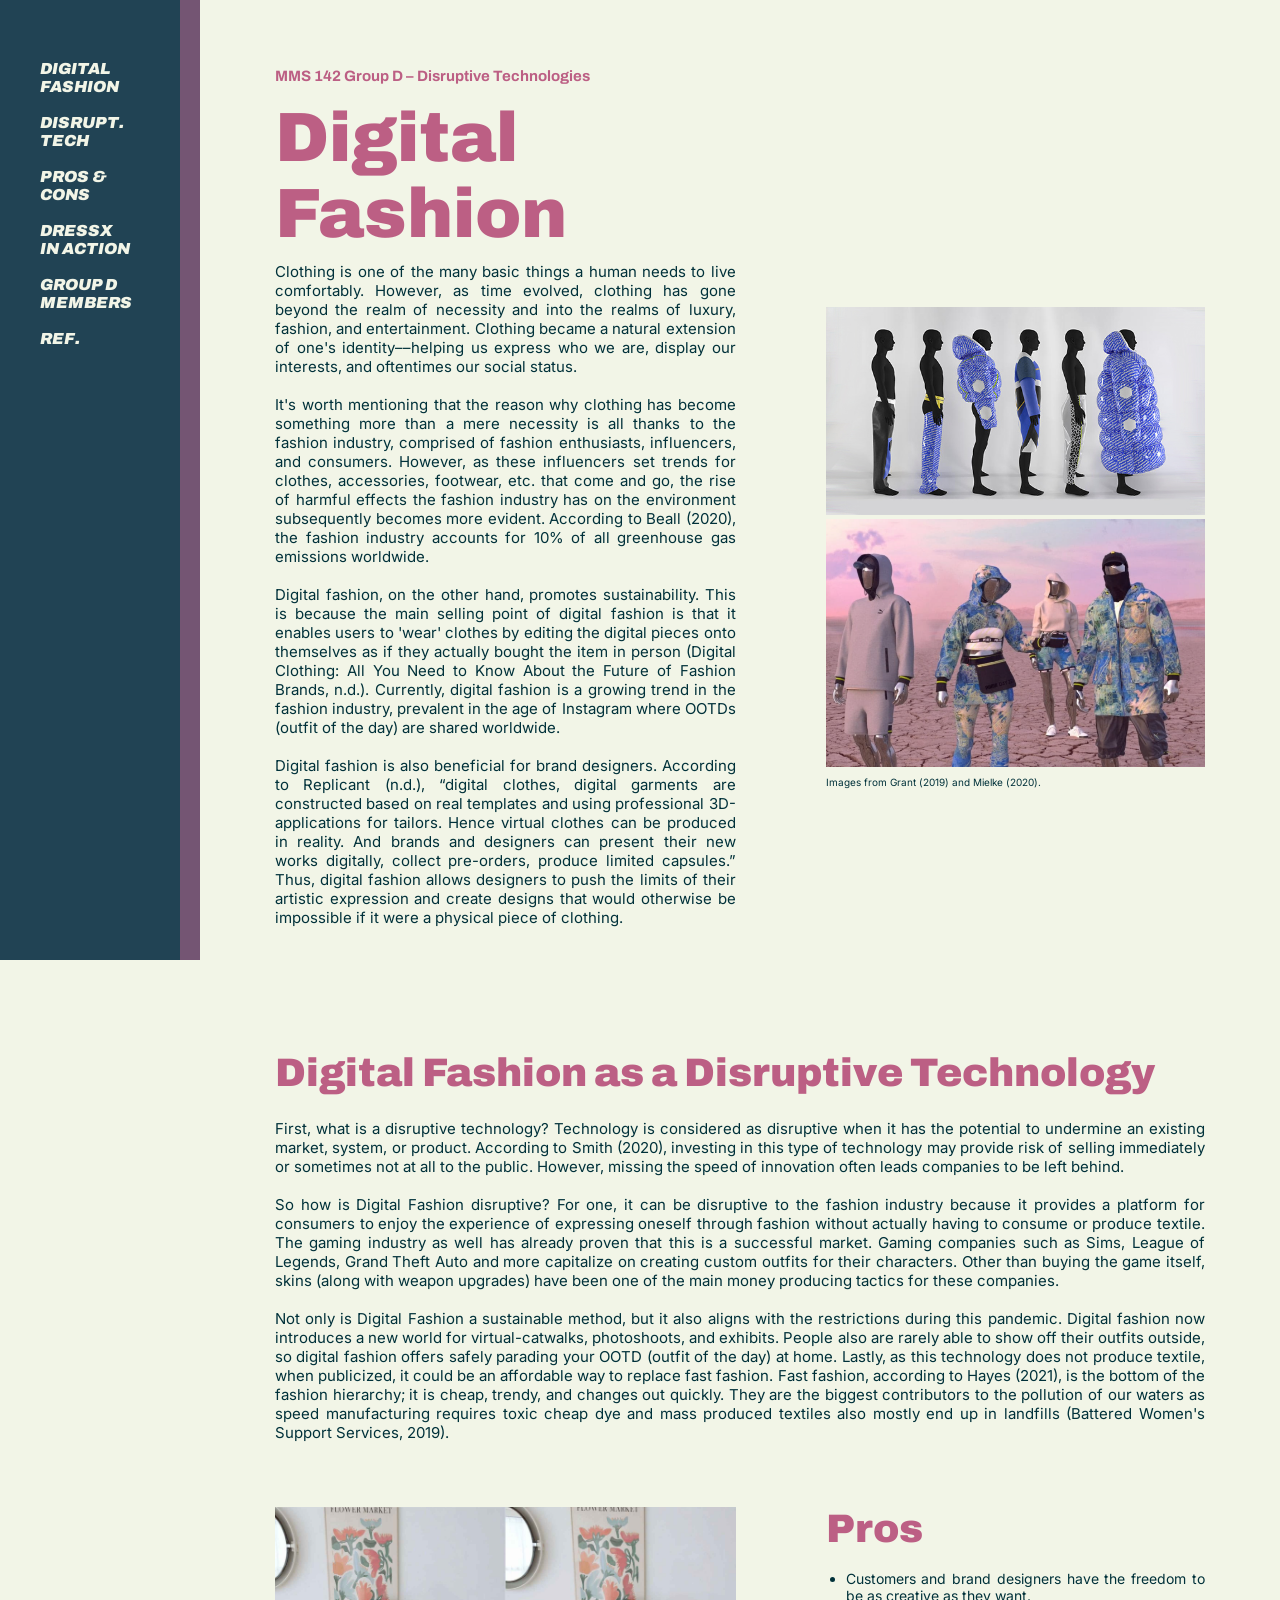
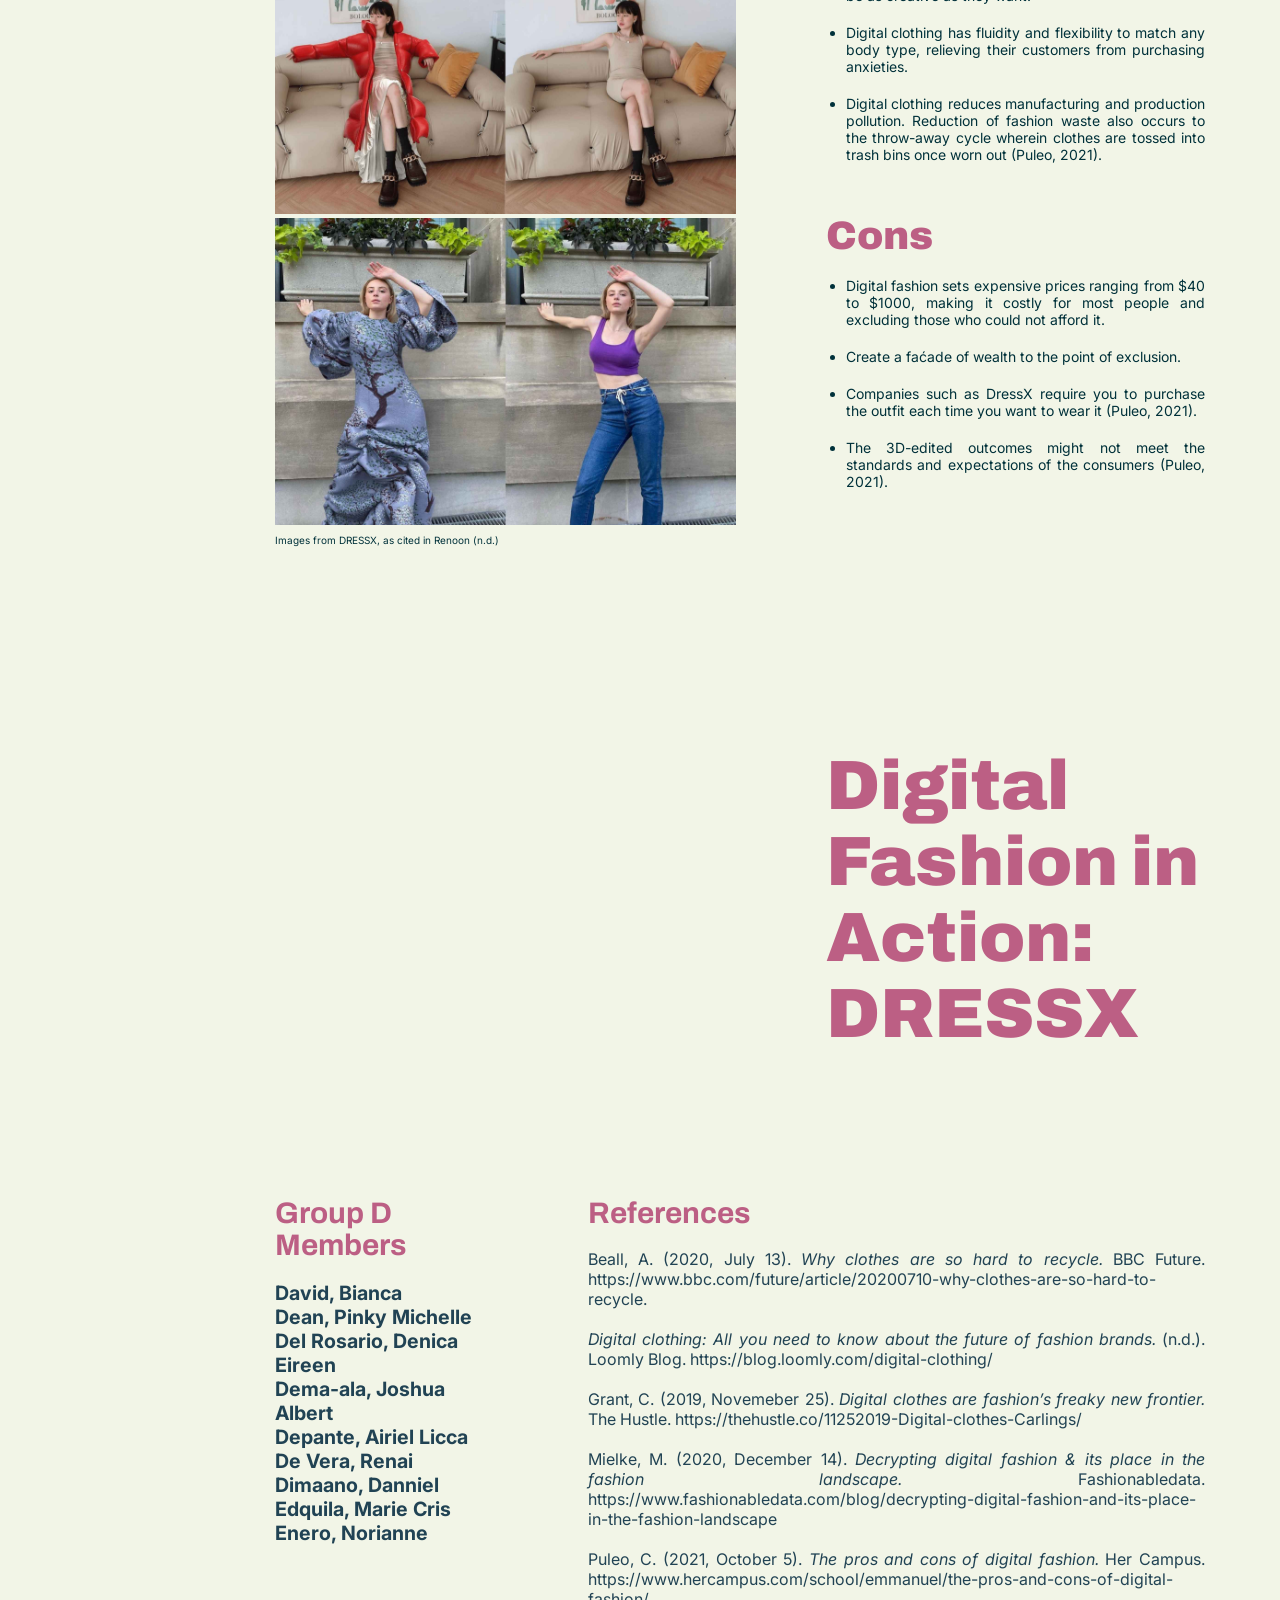
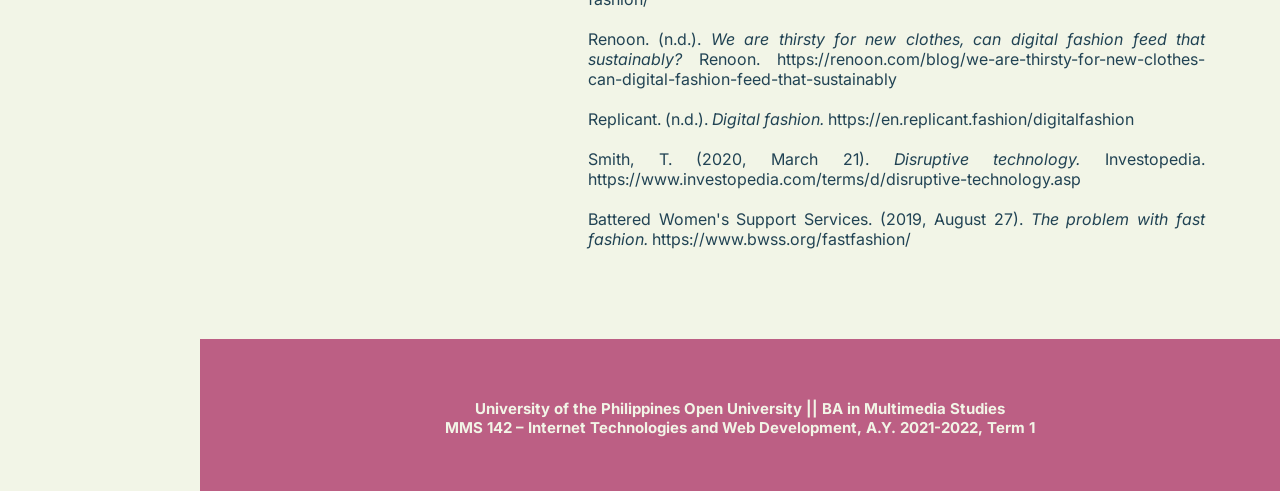
==== index.html @ d99810c7 "changes in pros and cons copy-pasted the revisions made in pros and cons from the report since baka " ====
<!-- Coded by Denica del Rosario -->
<!DOCTYPE html>
<html>
  <head>
    <meta charset="utf-8">
    <link rel="preconnect" href="https://fonts.googleapis.com">
    <link rel="preconnect" href="https://fonts.gstatic.com" crossorigin>
    <link href="https://fonts.googleapis.com/css2?family=Archivo:ital,wght@0,700;0,900;1,700;1,900&family=Inter:wght@400;700&display=swap" rel="stylesheet">
    <link rel="stylesheet" href="styles.css">
    <title> MMS 142 Group D Disruptive Technology </title>
  </head>
  <body>
    <nav>
      <a href="#digital-fashion"> DIGITAL <br> FASHION </a> <br> <br>
      <a href="#disruptive-tech"> DISRUPT. <br> TECH </a> <br> <br>
      <a href="#pros-and-cons"> PROS & <br> CONS </a> <br> <br>
      <a href="#dressx-in-action"> DRESSX <br> IN ACTION </a> <br> <br>
      <a href="#members"> GROUP D <br> MEMBERS </a> <br> <br>
      <a href="#references"> REF. </a>
    </nav>
    <main>
      <div class="grid">
        <div class="header">
          <h4> MMS 142 Group D – Disruptive Technologies </h4>
        </div>
        <div class="description">
          <h1 id="digital-fashion"> Digital Fashion </h1>
          <p class="body-text"> Clothing is one of the many basic things a human needs to live comfortably. However, as time evolved, clothing has gone beyond the realm of necessity and into the realms of luxury, fashion, and entertainment. Clothing became a natural extension of one's identity––helping us express who we are, display our interests, and oftentimes our social status.
          <br> <br>
          It's worth mentioning that the reason why clothing has become something more than a mere necessity is all thanks to the fashion industry, comprised of fashion enthusiasts, influencers, and consumers. However, as these influencers set trends for clothes, accessories, footwear, etc. that come and go, the rise of harmful effects the fashion industry has on the environment subsequently becomes more evident. According to Beall (2020), the fashion industry accounts for 10% of all greenhouse gas emissions worldwide.
          <br> <br>
          Digital fashion, on the other hand, promotes sustainability. This is because the main selling point of digital fashion is that it enables users to 'wear' clothes by editing the digital pieces onto themselves as if they actually bought the item in person (Digital Clothing: All You Need to Know About the Future of Fashion Brands, n.d.). Currently, digital fashion is a growing trend in the fashion industry, prevalent in the age of Instagram where OOTDs (outfit of the day) are shared worldwide.
          <br> <br>
          Digital fashion is also beneficial for brand designers. According to Replicant (n.d.), “digital clothes, digital garments are constructed based on real templates and using professional 3D-applications for tailors. Hence virtual clothes can be produced in reality. And brands and designers can present their new works digitally, collect pre-orders, produce limited capsules.” Thus, digital fashion allows designers to push the limits of their artistic expression and create designs that would otherwise be impossible if it were a physical piece of clothing.
         </p>
        </div>
        <div class="gallery1">
          <img src="embeds/the hustle.jpeg" alt="Image from The Hustle"> <br>
          <img src="embeds/fashionable data.png" alt="Image from Fashionabledata">
          <p class="image-cite"> Images from Grant (2019) and Mielke (2020). </p>
        </div>
        <div class="disruptive-header">
          <h2 id="disruptive-tech"> Digital Fashion as a Disruptive Technology </h2>
        </div>
        <div class="disruptive-info">
          <p class="body-text">
            First, what is a disruptive technology? Technology is considered as disruptive when it has the potential to undermine an existing market, system, or product. According to Smith (2020), investing in this type of technology may provide risk of selling immediately or sometimes not at all to the public. However, missing the speed of innovation often leads companies to be left behind.
            <br> <br>
            So how is Digital Fashion disruptive? For one, it can be disruptive to the fashion industry because it provides a platform for consumers to enjoy the experience of expressing oneself through fashion without actually having to consume or produce textile. The gaming industry as well has already proven that this is a successful market. Gaming companies such as Sims, League of Legends, Grand Theft Auto and more capitalize on creating custom outfits for their characters. Other than buying the game itself, skins (along with weapon upgrades) have been one of the main money producing tactics for these companies.
            <br> <br>
            Not only is Digital Fashion a sustainable method, but it also aligns with the restrictions during this pandemic. Digital fashion now introduces a new world for virtual-catwalks, photoshoots, and exhibits. People also are rarely able to show off their outfits outside, so digital fashion offers safely parading your OOTD (outfit of the day) at home. Lastly, as this technology does not produce textile, when publicized, it could be an affordable way to replace fast fashion. Fast fashion, according to Hayes (2021), is the bottom of the fashion hierarchy; it is cheap, trendy, and changes out quickly. They are the biggest contributors to the pollution of our waters as speed manufacturing requires toxic cheap dye and mass produced textiles also mostly end up in landfills (Battered Women's Support Services, 2019).
          </p>
        </div>
        <div class="gallery2">
          <img src="embeds/dressx 1.jpeg" alt="Image from DRESSX"> <br>
          <img src="embeds/dressx 2.jpeg" alt="Image from DRESSX">
          <p class="image-cite"> Images from DRESSX, as cited in Renoon (n.d.) </p>
        </div>
        <div class="pros-and-cons">
          <h2 id="pros-and-cons"> Pros </h2>
            <ul>
              <li> Customers and brand designers have the freedom to be as creative as they want. </li>
              <li> Digital clothing has fluidity and flexibility to match any body type, relieving their customers from purchasing anxieties. </li>
              <li> Digital clothing reduces manufacturing and production pollution. Reduction of fashion waste also occurs to the throw-away cycle wherein clothes are tossed into trash bins once worn out (Puleo, 2021). </li>
            </ul>
            <br> <br>
          <h2> Cons </h2>
            <ul>
              <li> Digital fashion sets expensive prices ranging from $40 to $1000, making it costly for most people and excluding those who could not afford it. </li>
              <li> Create a faćade of wealth to the point of exclusion. </li>
              <li> Companies such as DressX require you to purchase the outfit each time you want to wear it (Puleo, 2021). </li>
              <li> The 3D-edited outcomes might not meet the standards and expectations of the consumers (Puleo, 2021). </li>
            </ul>
        </div>
        <div class="dressx">
          <h1 id="dressx-in-action"> Digital Fashion in Action: DRESSX </h1>
        </div>
        <div class="youtube-video">
          <iframe width="560" height="315" src="https://www.youtube.com/embed/qVfJheBp7Ys" title="YouTube video player" frameborder="0" allow="accelerometer; autoplay; clipboard-write; encrypted-media; gyroscope; picture-in-picture" allowfullscreen></iframe>
        </div>
        <div class="members">
          <h3 id="members"> Group D Members </h3>
          <p class="member-text">
            David, Bianca <br>
            Dean, Pinky Michelle <br>
            Del Rosario, Denica Eireen <br>
            Dema-ala, Joshua Albert <br>
            Depante, Airiel Licca <br>
            De Vera, Renai <br>
            Dimaano, Danniel <br>
            Edquila, Marie Cris <br>
            Enero, Norianne <br>
          </p>
        </div>
        <div class="references">
          <h3 id="references"> References </h3>
          <p class="references-text">
            Beall, A. (2020, July 13). <span class="italic"> Why clothes are so hard to recycle. </span> BBC Future. https://www.bbc.com/future/article/20200710-why-clothes-are-so-hard-to-recycle.
            <br> <br>
            <span class="italic"> Digital clothing: All you need to know about the future of fashion brands. </span> (n.d.). Loomly Blog. https://blog.loomly.com/digital-clothing/
            <br> <br>
            Grant, C. (2019, Novemeber 25). <span class="italic"> Digital clothes are fashion’s freaky new frontier. </span> The Hustle. https://thehustle.co/11252019-Digital-clothes-Carlings/
            <br> <br>
            Mielke, M. (2020, December 14). <span class="italic"> Decrypting digital fashion & its place in the fashion landscape. </span> Fashionabledata. https://www.fashionabledata.com/blog/decrypting-digital-fashion-and-its-place-in-the-fashion-landscape
            <br> <br>
            Puleo, C. (2021, October 5). <span class="italic"> The pros and cons of digital fashion. </span> Her Campus. https://www.hercampus.com/school/emmanuel/the-pros-and-cons-of-digital-fashion/
            <br> <br>
            Renoon. (n.d.). <span class="italic"> We are thirsty for new clothes, can digital fashion feed that sustainably? </span> Renoon. https://renoon.com/blog/we-are-thirsty-for-new-clothes-can-digital-fashion-feed-that-sustainably
            <br> <br>
            Replicant. (n.d.). <span class="italic"> Digital fashion. </span> https://en.replicant.fashion/digitalfashion
            <br> <br>
            Smith, T. (2020, March 21). <span class="italic"> Disruptive technology. </span> Investopedia. https://www.investopedia.com/terms/d/disruptive-technology.asp
            <br> <br>
            Battered Women's Support Services. (2019, August 27). <span class="italic"> The problem with fast fashion. </span> https://www.bwss.org/fastfashion/
          </p>
        </div>
        <div class="footer">
          <p class="footer-text">
            University of the Philippines Open University || BA in Multimedia Studies <br>
            MMS 142 – Internet Technologies and Web Development, A.Y. 2021-2022, Term 1
          </p>
        </div>
        </div>
      </div>
    </main>
  </body>
</html>
---- styles.css ----
/* Coded by Denica del Rosario */
* {
  margin: 0px;
  padding: 0px;
}
body {
  background-color: #f2f5e7;
}
nav {
  position: fixed;
  top: 0px;
  left: 0px;
  width: 140px;
  height: 100%;
  background: #214354;
  padding-top: 60px;
  padding-left: 40px;
  border-right: 20px solid #745573;
}
main {
  margin-left: 200px;
}
/* Browser grid template */
.grid {
  width: 100%;
  height: 100%;
  display: grid;
  grid-template-columns: repeat(7, 1fr);
  grid-template-rows: repeat(20, minmax(152.4px, auto));
  grid-gap: 15px;
}
.grid div {
  padding: 0px;
  border-radius:
}
/* Modular containers */
.header {
  grid-row: 1/2;
  grid-column: 1/8;
  align-self: center;
  margin-left: 75px;
}
.description {
  grid-row: 1/5;
  grid-column: 1/5;
  align-self: start;
  margin: 100px 75px 0px;
}
.gallery1{
  grid-row: 1/6;
  grid-column: 5/8;
  margin-right: 75px;
  align-self: center;
}
.gallery1 > img{
  object-fit: cover;
  width: 100%;
  max-height: 80%;
}
.disruptive-header {
  grid-row:5/6;
  grid-column: 1/8;
  align-self: end;
  margin: 0px 75px 0px;
}
.disruptive-info {
  grid-row:6/8;
  grid-column: 1/8;
  align-self: start;
  margin: 0px 75px 0px;
}
.gallery2 {
  grid-row: 8/13;
  grid-column: 1/5;
  margin: 50px 75px 0px;
}
.gallery2 > img {
  object-fit: cover;
  width: 100%;
  max-height: 100%;
}
.pros-and-cons {
  grid-row: 8/13;
  grid-column: 5/8;
  margin: 50px 75px 0px 0px;
  align-self: start;
}
/* .pros {
  grid-row: 8/10;
  grid-column: 5/8;
  margin-right: 75px;
  align-self: start;
}
.cons {
  grid-row:10/13;
  grid-column: 5/8;
  margin-right: 75px;
  align-self: start;
} */
.dressx {
  grid-row: 13/16;
  grid-column: 5/8;
  margin: 50px 75px 126px 0px;
  align-self: center;
}
.youtube-video {
  grid-row: 13/16;
  grid-column: 1/5;
  margin: 50px 75px 0px;
  margin-bottom: 126px;
}
/* .dressx {
  grid-row: 13/16;
  grid-column: 1/4;
  margin: 0px 75px 134px 75px;
  align-self: center;
}
.youtube-video {
  grid-row: 13/16;
  grid-column: 4/8;
  margin-right: 75px;
  margin-bottom: 134px;
} */
.youtube-video iframe {
  width: 100%;
  height: 100%;
}
.members {
  grid-row: 16/20;
  grid-column: 1/3;
  margin: 0px 0px 75px 75px;
}
.references {
  grid-row: 16/20;
  grid-column: 3/8;
  margin: 0px 75px 75px;
}
.footer {
  grid-row: 20/21;
  grid-column: 1/8;
  background: #bc5f84;
}
/* Header and paragraph formatting */
h1 {
  font-family: 'Archivo', sans-serif;
  font-weight: 900;
  font-size: 69.7px;
  color: #bc5f84;
  margin-top: 0px;
}
h2 {
  font-family: 'Archivo', sans-serif;
  font-weight: 900;
  font-size: 39.7px;
  color: #bc5f84;
}
h3 {
  font-family: 'Archivo', sans-serif;
  font-weight: 700;
  font-size: 29.7px;
  color: #bc5f84;
}
h4 {
  font-family: 'Archivo', sans-serif;
  font-weight: 700;
  font-size: 15px;
  color: #bc5f84;
}
p {
  font-family: 'Inter', sans-serif;
  font-weight: 400;
}
/* Other formatting */
.body-text {
  font-size: 15px;
  color: #00313a;
  text-align: justify;
  margin-top: 10px;
}
.image-cite {
  font-size: 10px;
  color: #00313a;
  margin-top: 5px;
}
.member-text {
  font-family: 'Inter', sans-serif;
  font-weight: 700;
  font-size: 19.7px;
  color: #214354;
  margin-top: 20px;
}
.references-text {
  color: #214354;
  text-align: justify;
  margin-top: 20.5px;
}
.italic {
  font-style: italic !important;
}
.footer-text {
  font-size: 15px;
  font-weight: 700;
  text-align: center;
  color: #f2f5e7;
  margin-top: 60px;
}
a:link, a:visited {
  font-family: 'Archivo', sans-serif;
  font-weight: 900;
  font-style: italic;
  color: #f2f5e7;
  text-align: left;
  text-decoration: none;
}
ul li {
  margin: 20px 0px 15px 20px;
  font-family: 'Inter', sans-serif;
  font-weight: 400;
  font-size: 14px;
  color: #00313a;
  text-align: justify;
}
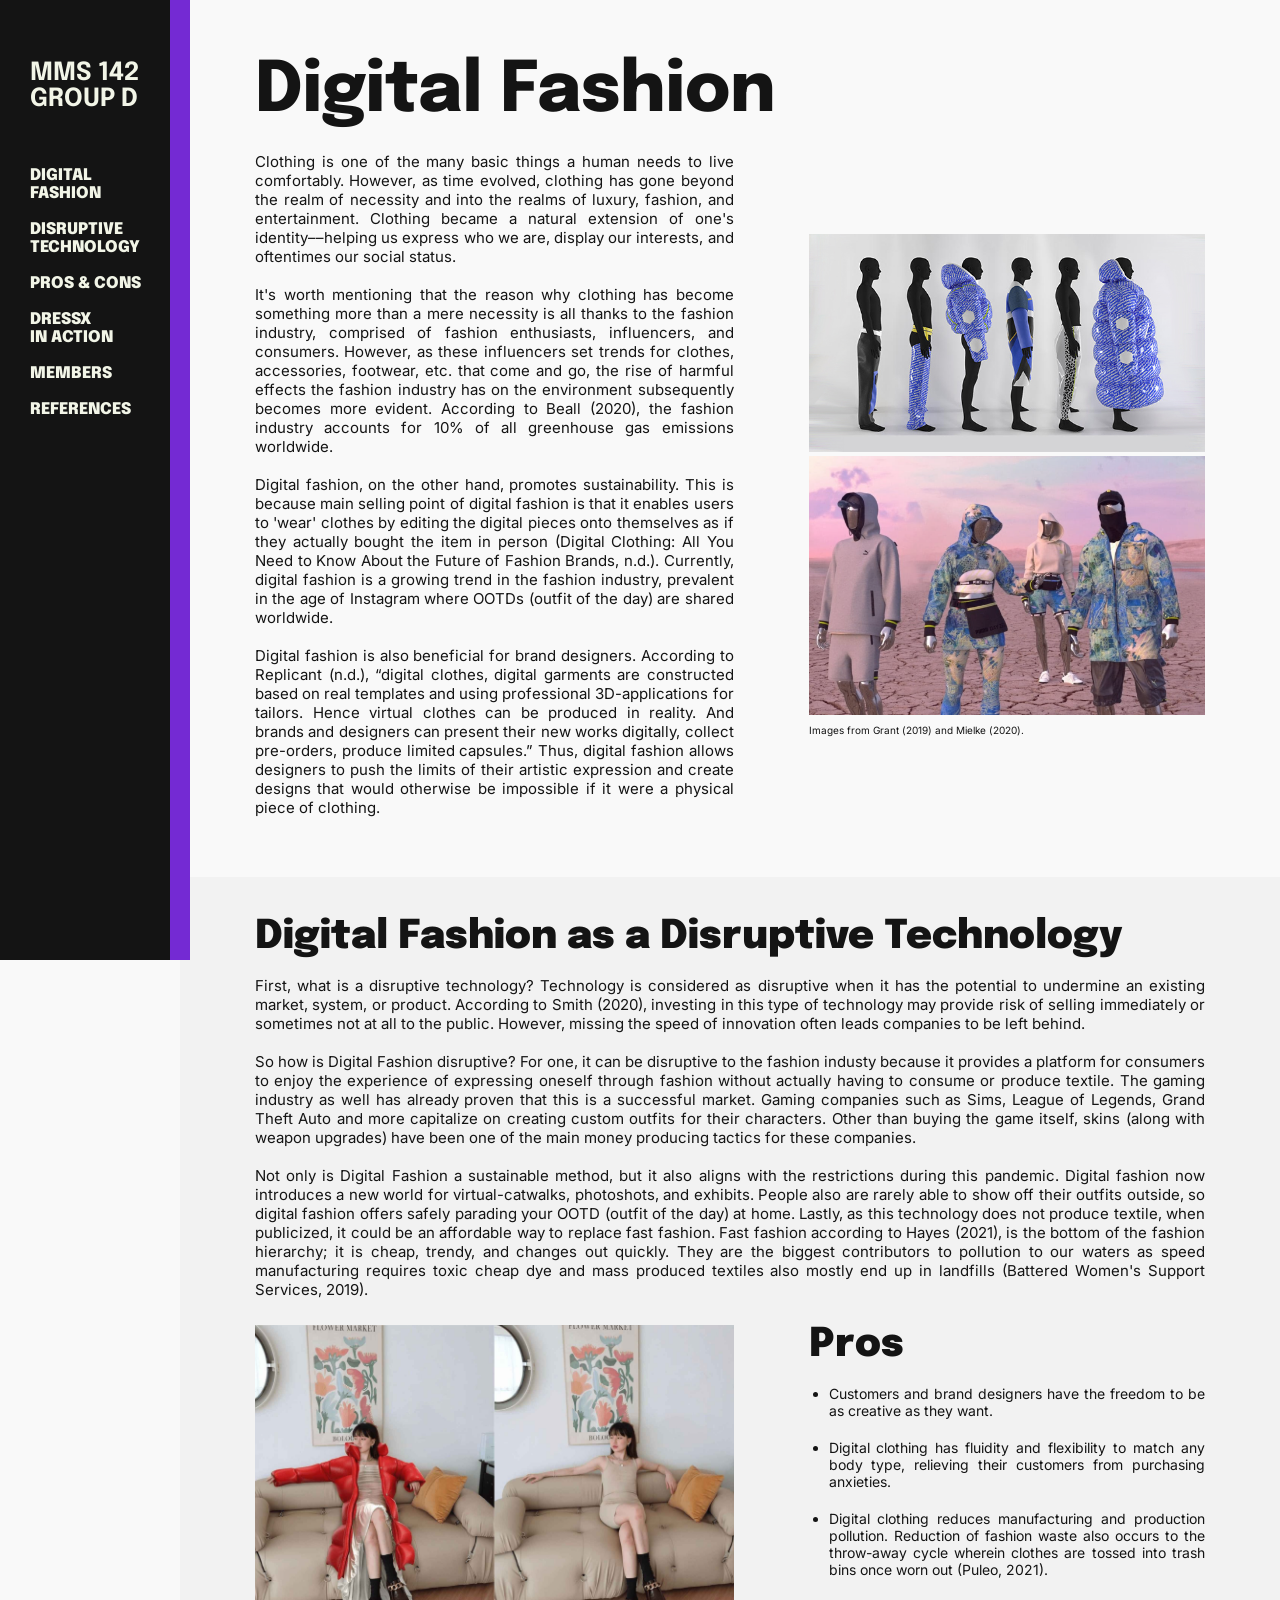
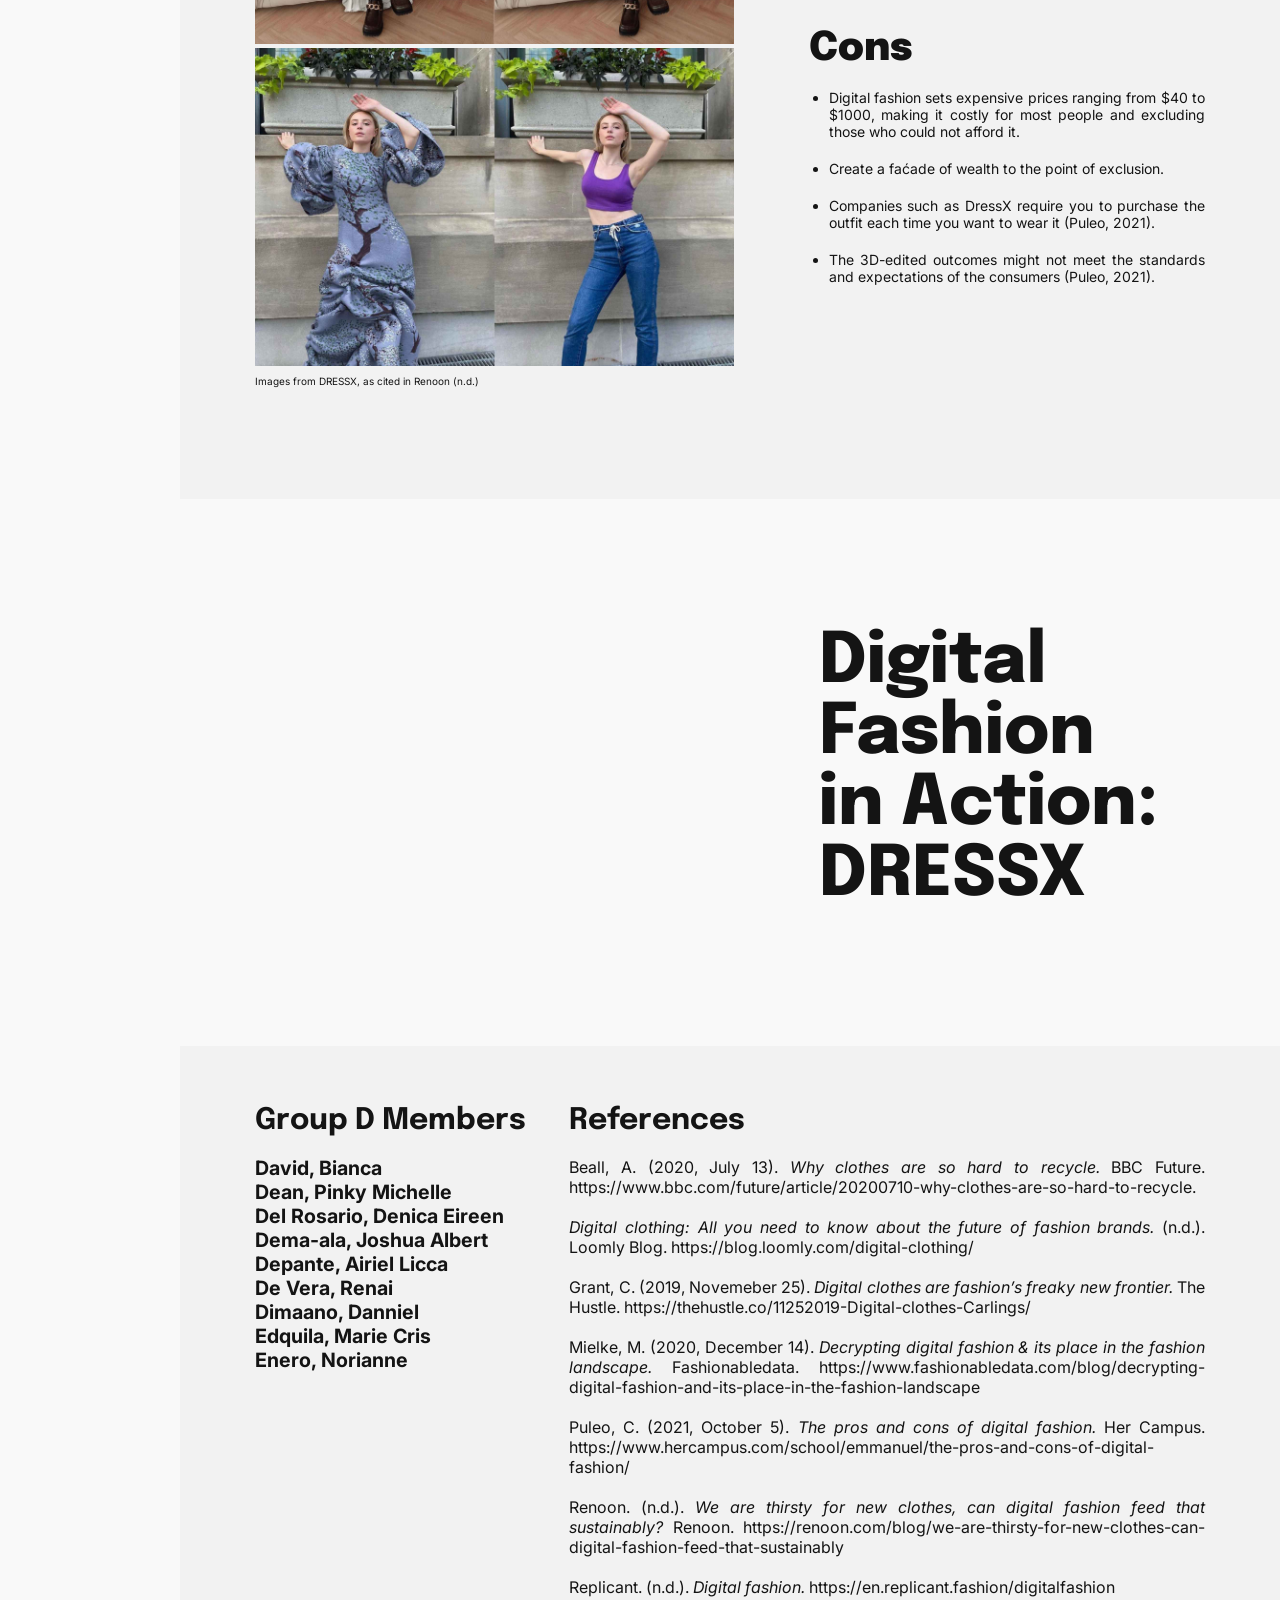
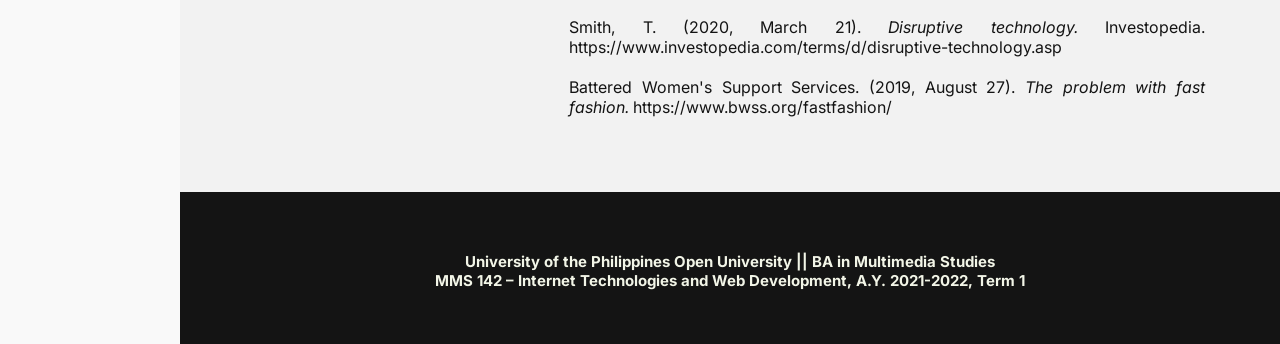
==== commit 963087da: "Changed website theme New colour palette, new header font, etc." ====
--- a/index.html
+++ b/index.html
@@ -5,31 +5,34 @@
     <meta charset="utf-8">
     <link rel="preconnect" href="https://fonts.googleapis.com">
     <link rel="preconnect" href="https://fonts.gstatic.com" crossorigin>
-    <link href="https://fonts.googleapis.com/css2?family=Archivo:ital,wght@0,700;0,900;1,700;1,900&family=Inter:wght@400;700&display=swap" rel="stylesheet">
+    <link href="https://fonts.googleapis.com/css2?family=Epilogue:wght@700;800&family=Inter&display=swap" rel="stylesheet">
     <link rel="stylesheet" href="styles.css">
     <title> MMS 142 Group D Disruptive Technology </title>
   </head>
   <body>
     <nav>
+      <h4> MMS 142 <br> GROUP D </h4> <br> <br> <br>
       <a href="#digital-fashion"> DIGITAL <br> FASHION </a> <br> <br>
-      <a href="#disruptive-tech"> DISRUPT. <br> TECH </a> <br> <br>
-      <a href="#pros-and-cons"> PROS & <br> CONS </a> <br> <br>
+      <a href="#disruptive-tech"> DISRUPTIVE <br> TECHNOLOGY </a> <br> <br>
+      <a href="#pros-and-cons"> PROS & CONS </a> <br> <br>
       <a href="#dressx-in-action"> DRESSX <br> IN ACTION </a> <br> <br>
-      <a href="#members"> GROUP D <br> MEMBERS </a> <br> <br>
-      <a href="#references"> REF. </a>
+      <a href="#members"> MEMBERS </a> <br> <br>
+      <a href="#references"> REFERENCES </a>
     </nav>
     <main>
       <div class="grid">
+        <!-- <div class="activity-info">
+          <h4> MMS 142 Group D – Disruptive Technologies </h4>
+        </div> -->
         <div class="header">
-          <h4> MMS 142 Group D – Disruptive Technologies </h4>
+          <h1 id="digital-fashion"> Digital Fashion </h1>
         </div>
         <div class="description">
-          <h1 id="digital-fashion"> Digital Fashion </h1>
           <p class="body-text"> Clothing is one of the many basic things a human needs to live comfortably. However, as time evolved, clothing has gone beyond the realm of necessity and into the realms of luxury, fashion, and entertainment. Clothing became a natural extension of one's identity––helping us express who we are, display our interests, and oftentimes our social status.
           <br> <br>
           It's worth mentioning that the reason why clothing has become something more than a mere necessity is all thanks to the fashion industry, comprised of fashion enthusiasts, influencers, and consumers. However, as these influencers set trends for clothes, accessories, footwear, etc. that come and go, the rise of harmful effects the fashion industry has on the environment subsequently becomes more evident. According to Beall (2020), the fashion industry accounts for 10% of all greenhouse gas emissions worldwide.
           <br> <br>
-          Digital fashion, on the other hand, promotes sustainability. This is because the main selling point of digital fashion is that it enables users to 'wear' clothes by editing the digital pieces onto themselves as if they actually bought the item in person (Digital Clothing: All You Need to Know About the Future of Fashion Brands, n.d.). Currently, digital fashion is a growing trend in the fashion industry, prevalent in the age of Instagram where OOTDs (outfit of the day) are shared worldwide.
+          Digital fashion, on the other hand, promotes sustainability. This is because main selling point of digital fashion is that it enables users to 'wear' clothes by editing the digital pieces onto themselves as if they actually bought the item in person (Digital Clothing: All You Need to Know About the Future of Fashion Brands, n.d.). Currently, digital fashion is a growing trend in the fashion industry, prevalent in the age of Instagram where OOTDs (outfit of the day) are shared worldwide.
           <br> <br>
           Digital fashion is also beneficial for brand designers. According to Replicant (n.d.), “digital clothes, digital garments are constructed based on real templates and using professional 3D-applications for tailors. Hence virtual clothes can be produced in reality. And brands and designers can present their new works digitally, collect pre-orders, produce limited capsules.” Thus, digital fashion allows designers to push the limits of their artistic expression and create designs that would otherwise be impossible if it were a physical piece of clothing.
          </p>
@@ -39,17 +42,20 @@
           <img src="embeds/fashionable data.png" alt="Image from Fashionabledata">
           <p class="image-cite"> Images from Grant (2019) and Mielke (2020). </p>
         </div>
-        <div class="disruptive-header">
-          <h2 id="disruptive-tech"> Digital Fashion as a Disruptive Technology </h2>
-        </div>
-        <div class="disruptive-info">
-          <p class="body-text">
-            First, what is a disruptive technology? Technology is considered as disruptive when it has the potential to undermine an existing market, system, or product. According to Smith (2020), investing in this type of technology may provide risk of selling immediately or sometimes not at all to the public. However, missing the speed of innovation often leads companies to be left behind.
-            <br> <br>
-            So how is Digital Fashion disruptive? For one, it can be disruptive to the fashion industry because it provides a platform for consumers to enjoy the experience of expressing oneself through fashion without actually having to consume or produce textile. The gaming industry as well has already proven that this is a successful market. Gaming companies such as Sims, League of Legends, Grand Theft Auto and more capitalize on creating custom outfits for their characters. Other than buying the game itself, skins (along with weapon upgrades) have been one of the main money producing tactics for these companies.
-            <br> <br>
-            Not only is Digital Fashion a sustainable method, but it also aligns with the restrictions during this pandemic. Digital fashion now introduces a new world for virtual-catwalks, photoshoots, and exhibits. People also are rarely able to show off their outfits outside, so digital fashion offers safely parading your OOTD (outfit of the day) at home. Lastly, as this technology does not produce textile, when publicized, it could be an affordable way to replace fast fashion. Fast fashion, according to Hayes (2021), is the bottom of the fashion hierarchy; it is cheap, trendy, and changes out quickly. They are the biggest contributors to the pollution of our waters as speed manufacturing requires toxic cheap dye and mass produced textiles also mostly end up in landfills (Battered Women's Support Services, 2019).
-          </p>
+        <div class="section2">
+          <div class="disruptive-header">
+            <h2 id="disruptive-tech"> Digital Fashion as a Disruptive Technology </h2>
+          </div>
+          <div class="disruptive-info">
+            <p class="body-text">
+              <br>
+              First, what is a disruptive technology? Technology is considered as disruptive when it has the potential to undermine an existing market, system, or product. According to Smith (2020), investing in this type of technology may provide risk of selling immediately or sometimes not at all to the public. However, missing the speed of innovation often leads companies to be left behind.
+              <br> <br>
+              So how is Digital Fashion disruptive? For one, it can be disruptive to the fashion industy because it provides a platform for consumers to enjoy the experience of expressing oneself through fashion without actually having to consume or produce textile. The gaming industry as well has already proven that this is a successful market. Gaming companies such as Sims, League of Legends, Grand Theft Auto and more capitalize on creating custom outfits for their characters. Other than buying the game itself, skins (along with weapon upgrades) have been one of the main money producing tactics for these companies.
+              <br> <br>
+              Not only is Digital Fashion a sustainable method, but it also aligns with the restrictions during this pandemic. Digital fashion now introduces a new world for virtual-catwalks, photoshots, and exhibits. People also are rarely able to show off their outfits outside, so digital fashion offers safely parading your OOTD (outfit of the day) at home. Lastly, as this technology does not produce textile, when publicized, it could be an affordable way to replace fast fashion. Fast fashion according to Hayes (2021), is the bottom of the fashion hierarchy; it is cheap, trendy, and changes out quickly. They are the biggest contributors to pollution to our waters as speed manufacturing requires toxic cheap dye and mass produced textiles also mostly end up in landfills (Battered Women's Support Services, 2019).
+            </p>
+          </div>
         </div>
         <div class="gallery2">
           <img src="embeds/dressx 1.jpeg" alt="Image from DRESSX"> <br>
@@ -72,25 +78,27 @@
               <li> The 3D-edited outcomes might not meet the standards and expectations of the consumers (Puleo, 2021). </li>
             </ul>
         </div>
-        <div class="dressx">
-          <h1 id="dressx-in-action"> Digital Fashion in Action: DRESSX </h1>
-        </div>
-        <div class="youtube-video">
-          <iframe width="560" height="315" src="https://www.youtube.com/embed/qVfJheBp7Ys" title="YouTube video player" frameborder="0" allow="accelerometer; autoplay; clipboard-write; encrypted-media; gyroscope; picture-in-picture" allowfullscreen></iframe>
-        </div>
-        <div class="members">
-          <h3 id="members"> Group D Members </h3>
-          <p class="member-text">
-            David, Bianca <br>
-            Dean, Pinky Michelle <br>
-            Del Rosario, Denica Eireen <br>
-            Dema-ala, Joshua Albert <br>
-            Depante, Airiel Licca <br>
-            De Vera, Renai <br>
-            Dimaano, Danniel <br>
-            Edquila, Marie Cris <br>
-            Enero, Norianne <br>
-          </p>
+          <div class="dressx">
+            <h1 id="dressx-in-action"> Digital Fashion <br> in Action: DRESSX </h1>
+          </div>
+          <div class="youtube-video">
+            <iframe width="560" height="315" src="https://www.youtube.com/embed/qVfJheBp7Ys" title="YouTube video player" frameborder="0" allow="accelerometer; autoplay; clipboard-write; encrypted-media; gyroscope; picture-in-picture" allowfullscreen></iframe>
+          </div>
+        <div class="section4">
+          <div class="members">
+            <h3 id="members"> Group D Members </h3>
+            <p class="member-text">
+              David, Bianca <br>
+              Dean, Pinky Michelle <br>
+              Del Rosario, Denica Eireen <br>
+              Dema-ala, Joshua Albert <br>
+              Depante, Airiel Licca <br>
+              De Vera, Renai <br>
+              Dimaano, Danniel <br>
+              Edquila, Marie Cris <br>
+              Enero, Norianne <br>
+            </p>
+          </div>
         </div>
         <div class="references">
           <h3 id="references"> References </h3>
--- a/styles.css
+++ b/styles.css
@@ -4,7 +4,7 @@
   padding: 0px;
 }
 body {
-  background-color: #f2f5e7;
+  background-color: #f9f9f9;
 }
 nav {
   position: fixed;
@@ -12,13 +12,13 @@
   left: 0px;
   width: 140px;
   height: 100%;
-  background: #214354;
+  background: #141414;
   padding-top: 60px;
-  padding-left: 40px;
-  border-right: 20px solid #745573;
+  padding-left: 30px;
+  border-right: 20px solid #742ad3;
 }
 main {
-  margin-left: 200px;
+  margin-left: 180px;
 }
 /* Browser grid template */
 .grid {
@@ -26,28 +26,37 @@
   height: 100%;
   display: grid;
   grid-template-columns: repeat(7, 1fr);
-  grid-template-rows: repeat(20, minmax(152.4px, auto));
-  grid-gap: 15px;
+  grid-template-rows: repeat(21, minmax(152.4px, auto));
+  grid-gap: 0px;
 }
 .grid div {
   padding: 0px;
   border-radius:
 }
 /* Modular containers */
+/* .activity-info {
+  grid-row: 1/2;
+  grid-column: 5/8;
+  align-self: end;
+  margin-right: 75px;
+  margin-bottom: 35px;
+  text-align: center;
+} */
 .header {
   grid-row: 1/2;
-  grid-column: 1/8;
-  align-self: center;
+  grid-column: 1/5;
+  align-self: center;
+  margin-top: 30px;
   margin-left: 75px;
 }
 .description {
-  grid-row: 1/5;
-  grid-column: 1/5;
-  align-self: start;
-  margin: 100px 75px 0px;
+  grid-row: 2/5;
+  grid-column: 1/5;
+  align-self: start;
+  margin: 0px 75px 0px;
 }
 .gallery1{
-  grid-row: 1/6;
+  grid-row: 2/5;
   grid-column: 5/8;
   margin-right: 75px;
   align-self: center;
@@ -61,7 +70,7 @@
   grid-row:5/6;
   grid-column: 1/8;
   align-self: end;
-  margin: 0px 75px 0px;
+  margin: 40px 75px 0px;
 }
 .disruptive-info {
   grid-row:6/8;
@@ -98,16 +107,15 @@
   align-self: start;
 } */
 .dressx {
-  grid-row: 13/16;
-  grid-column: 5/8;
-  margin: 50px 75px 126px 0px;
+  grid-row: 14/17;
+  grid-column: 5/8;
+  margin: 23px 75px 120px 10px;
   align-self: center;
 }
 .youtube-video {
-  grid-row: 13/16;
-  grid-column: 1/5;
-  margin: 50px 75px 0px;
-  margin-bottom: 126px;
+  grid-row: 14/17;
+  grid-column: 1/5;
+  margin: 23px 76px 120px 75px;
 }
 /* .dressx {
   grid-row: 13/16;
@@ -126,71 +134,70 @@
   height: 100%;
 }
 .members {
-  grid-row: 16/20;
+  grid-row: 17/21;
   grid-column: 1/3;
-  margin: 0px 0px 75px 75px;
+  margin: 60px 0px 75px 75px;
 }
 .references {
-  grid-row: 16/20;
+  grid-row: 17/21;
   grid-column: 3/8;
-  margin: 0px 75px 75px;
+  margin: 60px 75px 75px;
 }
 .footer {
-  grid-row: 20/21;
-  grid-column: 1/8;
-  background: #bc5f84;
+  grid-row: 21/22;
+  grid-column: 1/8;
+  background: #141414;
 }
 /* Header and paragraph formatting */
 h1 {
-  font-family: 'Archivo', sans-serif;
-  font-weight: 900;
+  font-family: 'Epilogue', sans-serif;
+  font-weight: 800;
   font-size: 69.7px;
-  color: #bc5f84;
+  color: #141414;
   margin-top: 0px;
 }
 h2 {
-  font-family: 'Archivo', sans-serif;
+  font-family: 'Epilogue', sans-serif;
   font-weight: 900;
   font-size: 39.7px;
-  color: #bc5f84;
+  color: #141414;
 }
 h3 {
-  font-family: 'Archivo', sans-serif;
+  font-family: 'Epilogue', sans-serif;
   font-weight: 700;
   font-size: 29.7px;
-  color: #bc5f84;
+  color: #141414;
 }
 h4 {
-  font-family: 'Archivo', sans-serif;
-  font-weight: 700;
-  font-size: 15px;
-  color: #bc5f84;
+  font-family: 'Epilogue', sans-serif;
+  font-weight: 700;
+  font-size: 25px;
+  color: #f2f5e7;
+  margin-bottom: 0px;
 }
 p {
   font-family: 'Inter', sans-serif;
   font-weight: 400;
+  color: #141414;
 }
 /* Other formatting */
 .body-text {
   font-size: 15px;
-  color: #00313a;
   text-align: justify;
-  margin-top: 10px;
+  margin-top: 0px;
+  /* line-height: 20px; */
 }
 .image-cite {
   font-size: 10px;
-  color: #00313a;
   margin-top: 5px;
 }
 .member-text {
   font-family: 'Inter', sans-serif;
   font-weight: 700;
   font-size: 19.7px;
-  color: #214354;
   margin-top: 20px;
 }
 .references-text {
-  color: #214354;
   text-align: justify;
   margin-top: 20.5px;
 }
@@ -201,22 +208,37 @@
   font-size: 15px;
   font-weight: 700;
   text-align: center;
-  color: #f2f5e7;
+  color: #f2f5e7 !important;
   margin-top: 60px;
 }
 a:link, a:visited {
-  font-family: 'Archivo', sans-serif;
+  font-family: 'Epilogue', sans-serif;
   font-weight: 900;
-  font-style: italic;
   color: #f2f5e7;
   text-align: left;
   text-decoration: none;
+}
+a:hover {
+  color: #742ad3;
 }
 ul li {
   margin: 20px 0px 15px 20px;
   font-family: 'Inter', sans-serif;
   font-weight: 400;
   font-size: 14px;
-  color: #00313a;
+  color: #141414;
   text-align: justify;
 }
+/* Background colours */
+.section2 {
+  grid-row: 5/14;
+  grid-column: 1/8;
+  background-color: #f2f2f2;
+  margin-top: 60px;
+  margin-bottom: 90px;
+}
+.section4 {
+  grid-row: 17/21;
+  grid-column: 1/8;
+  background-color: #f2f2f2;
+}
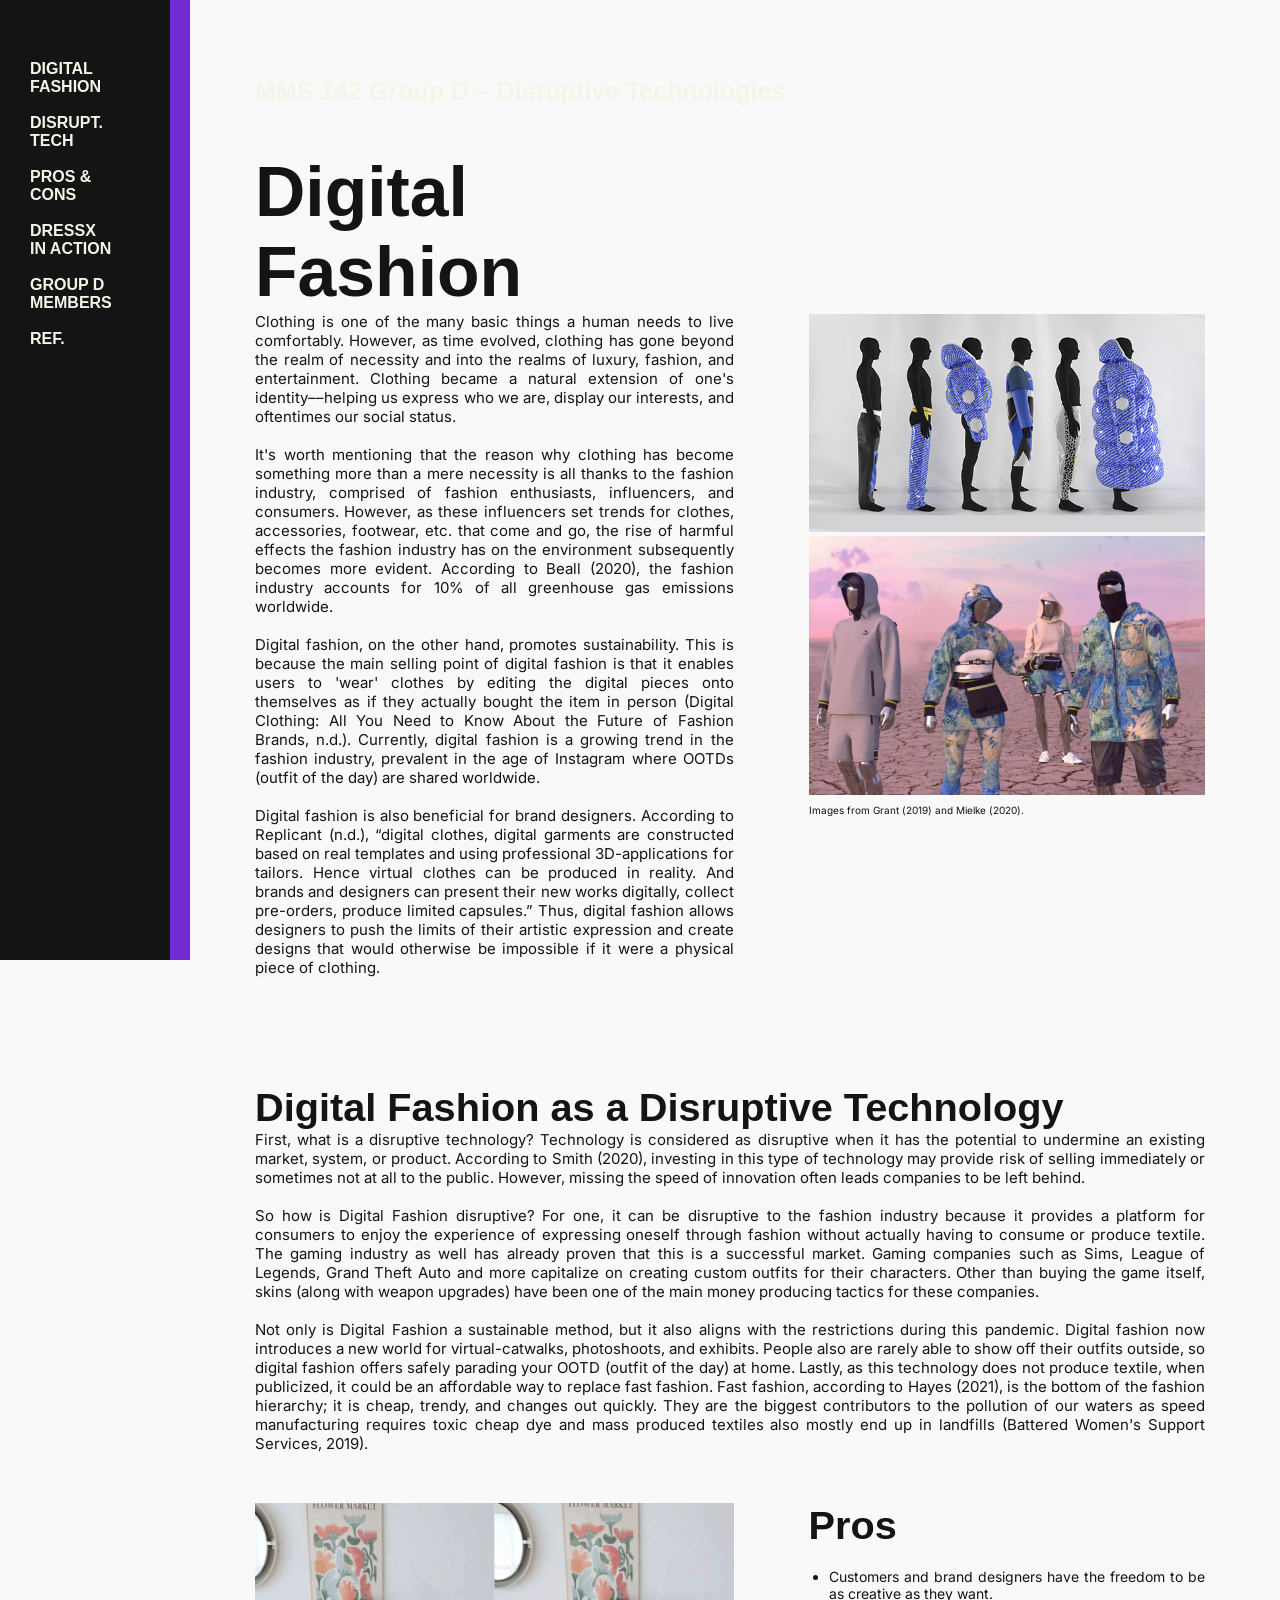
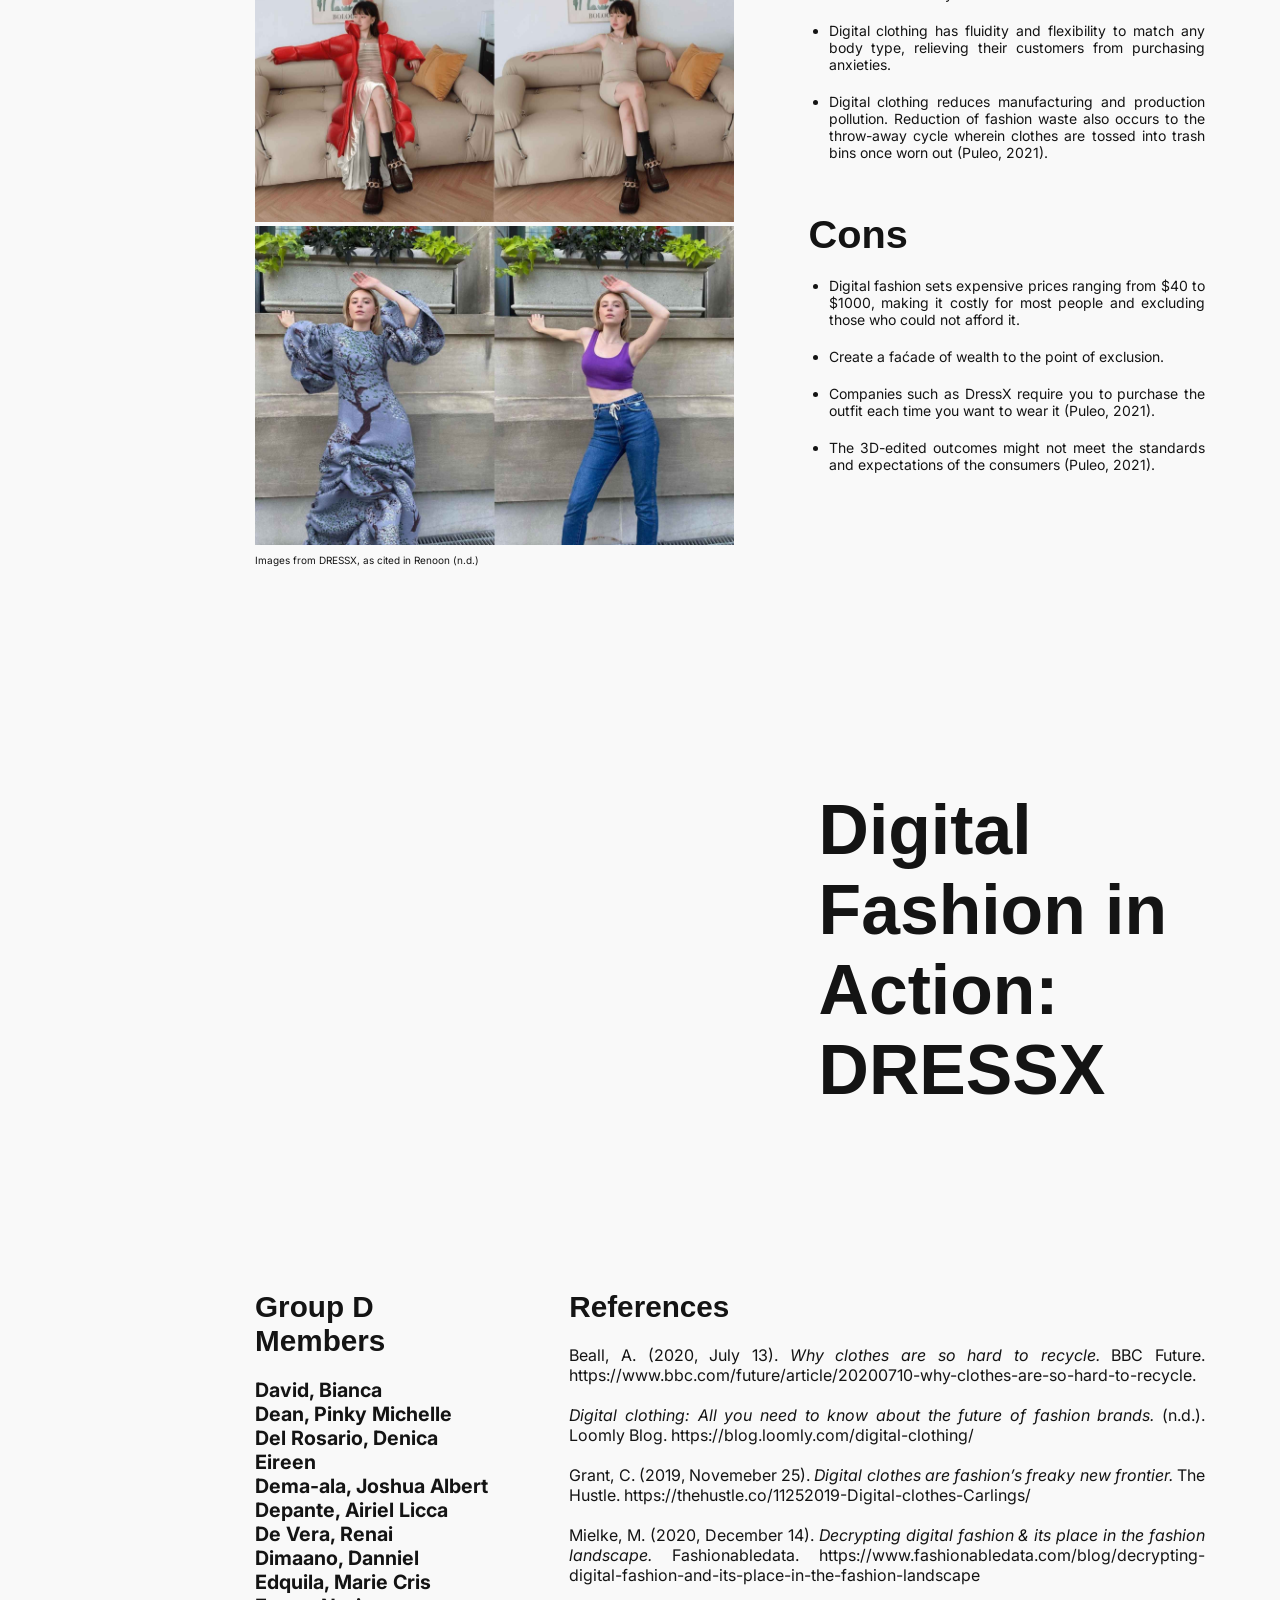
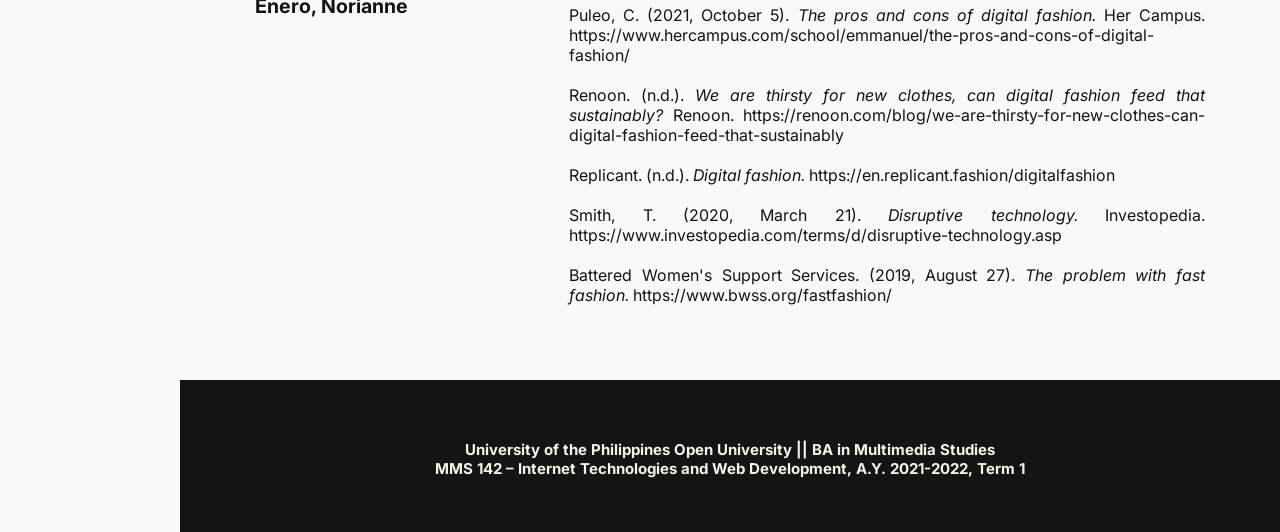
==== commit febb7b6f: "Merge branch 'main' of https://github.com/gyuden/mms142-groupd-2021" ====
--- a/index.html
+++ b/index.html
@@ -5,34 +5,31 @@
     <meta charset="utf-8">
     <link rel="preconnect" href="https://fonts.googleapis.com">
     <link rel="preconnect" href="https://fonts.gstatic.com" crossorigin>
-    <link href="https://fonts.googleapis.com/css2?family=Epilogue:wght@700;800&family=Inter&display=swap" rel="stylesheet">
+    <link href="https://fonts.googleapis.com/css2?family=Archivo:ital,wght@0,700;0,900;1,700;1,900&family=Inter:wght@400;700&display=swap" rel="stylesheet">
     <link rel="stylesheet" href="styles.css">
     <title> MMS 142 Group D Disruptive Technology </title>
   </head>
   <body>
     <nav>
-      <h4> MMS 142 <br> GROUP D </h4> <br> <br> <br>
       <a href="#digital-fashion"> DIGITAL <br> FASHION </a> <br> <br>
-      <a href="#disruptive-tech"> DISRUPTIVE <br> TECHNOLOGY </a> <br> <br>
-      <a href="#pros-and-cons"> PROS & CONS </a> <br> <br>
+      <a href="#disruptive-tech"> DISRUPT. <br> TECH </a> <br> <br>
+      <a href="#pros-and-cons"> PROS & <br> CONS </a> <br> <br>
       <a href="#dressx-in-action"> DRESSX <br> IN ACTION </a> <br> <br>
-      <a href="#members"> MEMBERS </a> <br> <br>
-      <a href="#references"> REFERENCES </a>
+      <a href="#members"> GROUP D <br> MEMBERS </a> <br> <br>
+      <a href="#references"> REF. </a>
     </nav>
     <main>
       <div class="grid">
-        <!-- <div class="activity-info">
+        <div class="header">
           <h4> MMS 142 Group D – Disruptive Technologies </h4>
-        </div> -->
-        <div class="header">
-          <h1 id="digital-fashion"> Digital Fashion </h1>
         </div>
         <div class="description">
+          <h1 id="digital-fashion"> Digital Fashion </h1>
           <p class="body-text"> Clothing is one of the many basic things a human needs to live comfortably. However, as time evolved, clothing has gone beyond the realm of necessity and into the realms of luxury, fashion, and entertainment. Clothing became a natural extension of one's identity––helping us express who we are, display our interests, and oftentimes our social status.
           <br> <br>
           It's worth mentioning that the reason why clothing has become something more than a mere necessity is all thanks to the fashion industry, comprised of fashion enthusiasts, influencers, and consumers. However, as these influencers set trends for clothes, accessories, footwear, etc. that come and go, the rise of harmful effects the fashion industry has on the environment subsequently becomes more evident. According to Beall (2020), the fashion industry accounts for 10% of all greenhouse gas emissions worldwide.
           <br> <br>
-          Digital fashion, on the other hand, promotes sustainability. This is because main selling point of digital fashion is that it enables users to 'wear' clothes by editing the digital pieces onto themselves as if they actually bought the item in person (Digital Clothing: All You Need to Know About the Future of Fashion Brands, n.d.). Currently, digital fashion is a growing trend in the fashion industry, prevalent in the age of Instagram where OOTDs (outfit of the day) are shared worldwide.
+          Digital fashion, on the other hand, promotes sustainability. This is because the main selling point of digital fashion is that it enables users to 'wear' clothes by editing the digital pieces onto themselves as if they actually bought the item in person (Digital Clothing: All You Need to Know About the Future of Fashion Brands, n.d.). Currently, digital fashion is a growing trend in the fashion industry, prevalent in the age of Instagram where OOTDs (outfit of the day) are shared worldwide.
           <br> <br>
           Digital fashion is also beneficial for brand designers. According to Replicant (n.d.), “digital clothes, digital garments are constructed based on real templates and using professional 3D-applications for tailors. Hence virtual clothes can be produced in reality. And brands and designers can present their new works digitally, collect pre-orders, produce limited capsules.” Thus, digital fashion allows designers to push the limits of their artistic expression and create designs that would otherwise be impossible if it were a physical piece of clothing.
          </p>
@@ -42,20 +39,17 @@
           <img src="embeds/fashionable data.png" alt="Image from Fashionabledata">
           <p class="image-cite"> Images from Grant (2019) and Mielke (2020). </p>
         </div>
-        <div class="section2">
-          <div class="disruptive-header">
-            <h2 id="disruptive-tech"> Digital Fashion as a Disruptive Technology </h2>
-          </div>
-          <div class="disruptive-info">
-            <p class="body-text">
-              <br>
-              First, what is a disruptive technology? Technology is considered as disruptive when it has the potential to undermine an existing market, system, or product. According to Smith (2020), investing in this type of technology may provide risk of selling immediately or sometimes not at all to the public. However, missing the speed of innovation often leads companies to be left behind.
-              <br> <br>
-              So how is Digital Fashion disruptive? For one, it can be disruptive to the fashion industy because it provides a platform for consumers to enjoy the experience of expressing oneself through fashion without actually having to consume or produce textile. The gaming industry as well has already proven that this is a successful market. Gaming companies such as Sims, League of Legends, Grand Theft Auto and more capitalize on creating custom outfits for their characters. Other than buying the game itself, skins (along with weapon upgrades) have been one of the main money producing tactics for these companies.
-              <br> <br>
-              Not only is Digital Fashion a sustainable method, but it also aligns with the restrictions during this pandemic. Digital fashion now introduces a new world for virtual-catwalks, photoshots, and exhibits. People also are rarely able to show off their outfits outside, so digital fashion offers safely parading your OOTD (outfit of the day) at home. Lastly, as this technology does not produce textile, when publicized, it could be an affordable way to replace fast fashion. Fast fashion according to Hayes (2021), is the bottom of the fashion hierarchy; it is cheap, trendy, and changes out quickly. They are the biggest contributors to pollution to our waters as speed manufacturing requires toxic cheap dye and mass produced textiles also mostly end up in landfills (Battered Women's Support Services, 2019).
-            </p>
-          </div>
+        <div class="disruptive-header">
+          <h2 id="disruptive-tech"> Digital Fashion as a Disruptive Technology </h2>
+        </div>
+        <div class="disruptive-info">
+          <p class="body-text">
+            First, what is a disruptive technology? Technology is considered as disruptive when it has the potential to undermine an existing market, system, or product. According to Smith (2020), investing in this type of technology may provide risk of selling immediately or sometimes not at all to the public. However, missing the speed of innovation often leads companies to be left behind.
+            <br> <br>
+            So how is Digital Fashion disruptive? For one, it can be disruptive to the fashion industry because it provides a platform for consumers to enjoy the experience of expressing oneself through fashion without actually having to consume or produce textile. The gaming industry as well has already proven that this is a successful market. Gaming companies such as Sims, League of Legends, Grand Theft Auto and more capitalize on creating custom outfits for their characters. Other than buying the game itself, skins (along with weapon upgrades) have been one of the main money producing tactics for these companies.
+            <br> <br>
+            Not only is Digital Fashion a sustainable method, but it also aligns with the restrictions during this pandemic. Digital fashion now introduces a new world for virtual-catwalks, photoshoots, and exhibits. People also are rarely able to show off their outfits outside, so digital fashion offers safely parading your OOTD (outfit of the day) at home. Lastly, as this technology does not produce textile, when publicized, it could be an affordable way to replace fast fashion. Fast fashion, according to Hayes (2021), is the bottom of the fashion hierarchy; it is cheap, trendy, and changes out quickly. They are the biggest contributors to the pollution of our waters as speed manufacturing requires toxic cheap dye and mass produced textiles also mostly end up in landfills (Battered Women's Support Services, 2019).
+          </p>
         </div>
         <div class="gallery2">
           <img src="embeds/dressx 1.jpeg" alt="Image from DRESSX"> <br>
@@ -78,27 +72,25 @@
               <li> The 3D-edited outcomes might not meet the standards and expectations of the consumers (Puleo, 2021). </li>
             </ul>
         </div>
-          <div class="dressx">
-            <h1 id="dressx-in-action"> Digital Fashion <br> in Action: DRESSX </h1>
-          </div>
-          <div class="youtube-video">
-            <iframe width="560" height="315" src="https://www.youtube.com/embed/qVfJheBp7Ys" title="YouTube video player" frameborder="0" allow="accelerometer; autoplay; clipboard-write; encrypted-media; gyroscope; picture-in-picture" allowfullscreen></iframe>
-          </div>
-        <div class="section4">
-          <div class="members">
-            <h3 id="members"> Group D Members </h3>
-            <p class="member-text">
-              David, Bianca <br>
-              Dean, Pinky Michelle <br>
-              Del Rosario, Denica Eireen <br>
-              Dema-ala, Joshua Albert <br>
-              Depante, Airiel Licca <br>
-              De Vera, Renai <br>
-              Dimaano, Danniel <br>
-              Edquila, Marie Cris <br>
-              Enero, Norianne <br>
-            </p>
-          </div>
+        <div class="dressx">
+          <h1 id="dressx-in-action"> Digital Fashion in Action: DRESSX </h1>
+        </div>
+        <div class="youtube-video">
+          <iframe width="560" height="315" src="https://www.youtube.com/embed/qVfJheBp7Ys" title="YouTube video player" frameborder="0" allow="accelerometer; autoplay; clipboard-write; encrypted-media; gyroscope; picture-in-picture" allowfullscreen></iframe>
+        </div>
+        <div class="members">
+          <h3 id="members"> Group D Members </h3>
+          <p class="member-text">
+            David, Bianca <br>
+            Dean, Pinky Michelle <br>
+            Del Rosario, Denica Eireen <br>
+            Dema-ala, Joshua Albert <br>
+            Depante, Airiel Licca <br>
+            De Vera, Renai <br>
+            Dimaano, Danniel <br>
+            Edquila, Marie Cris <br>
+            Enero, Norianne <br>
+          </p>
         </div>
         <div class="references">
           <h3 id="references"> References </h3>
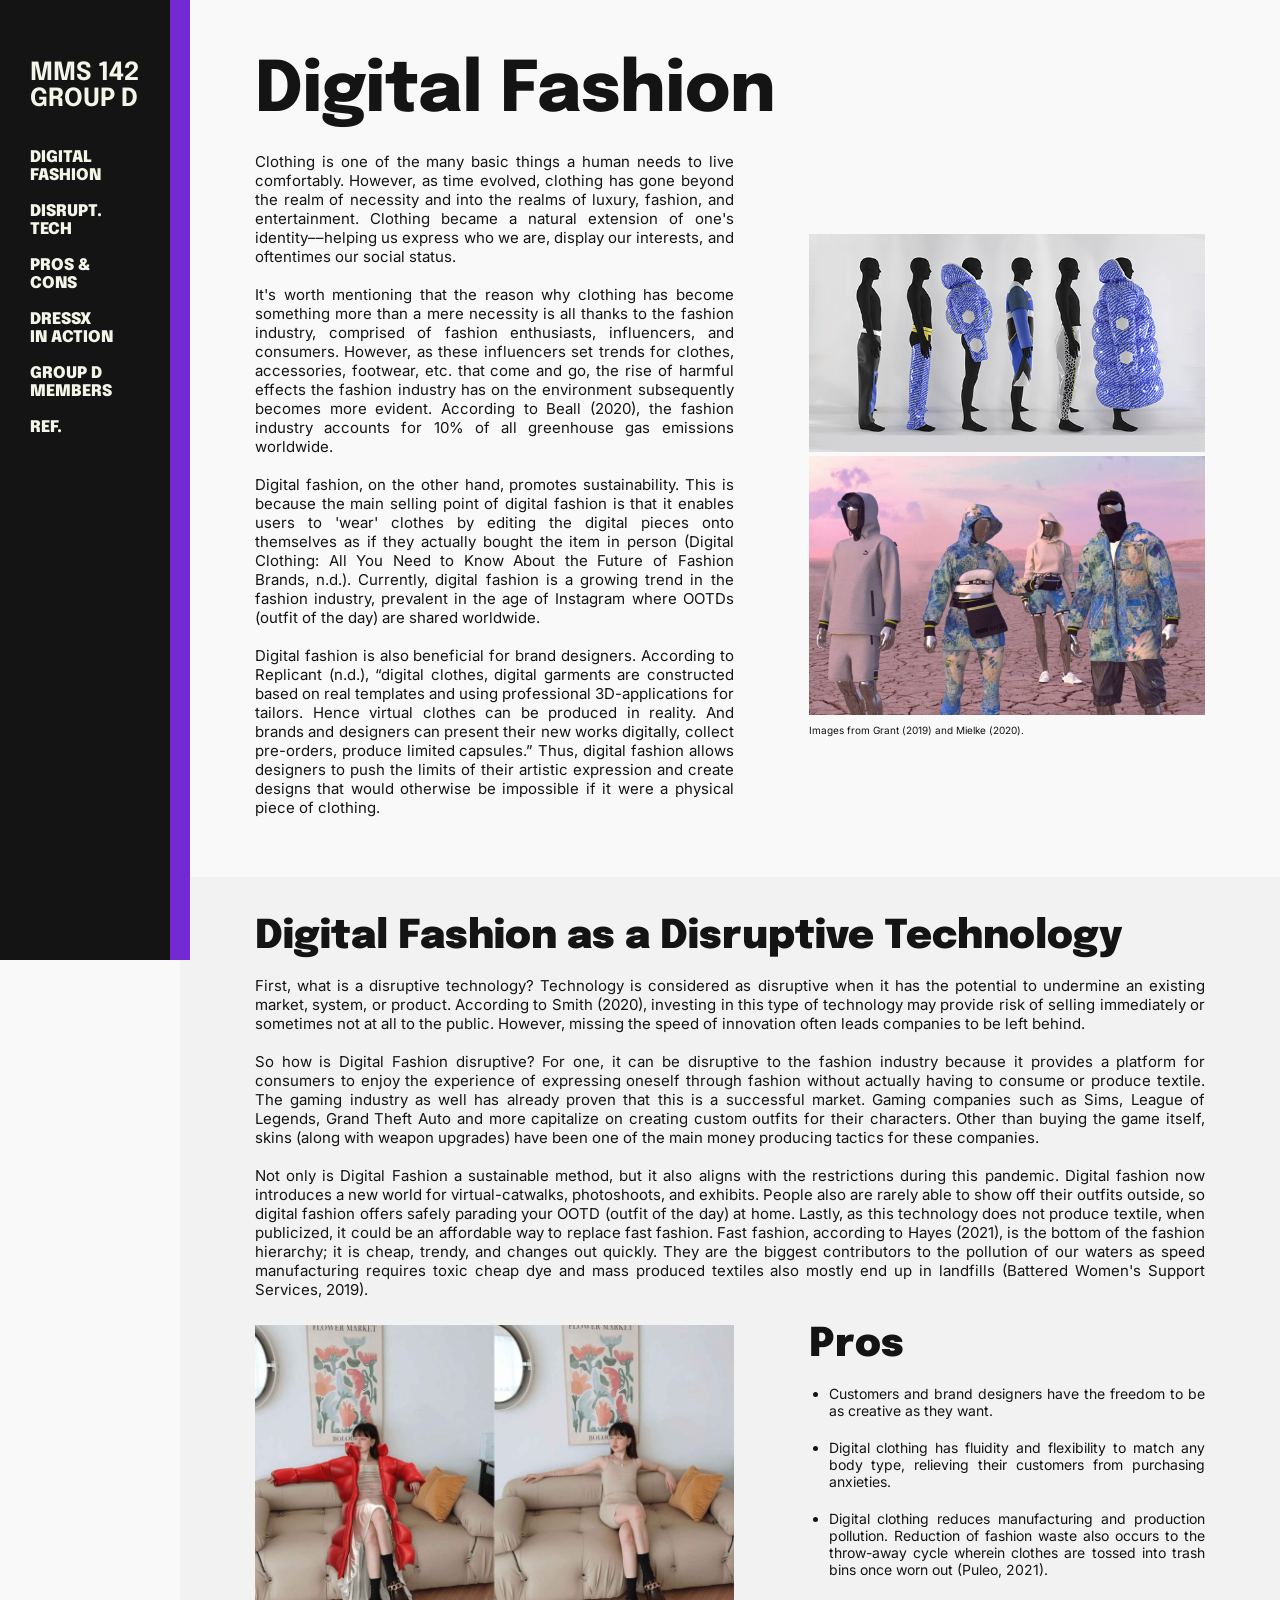
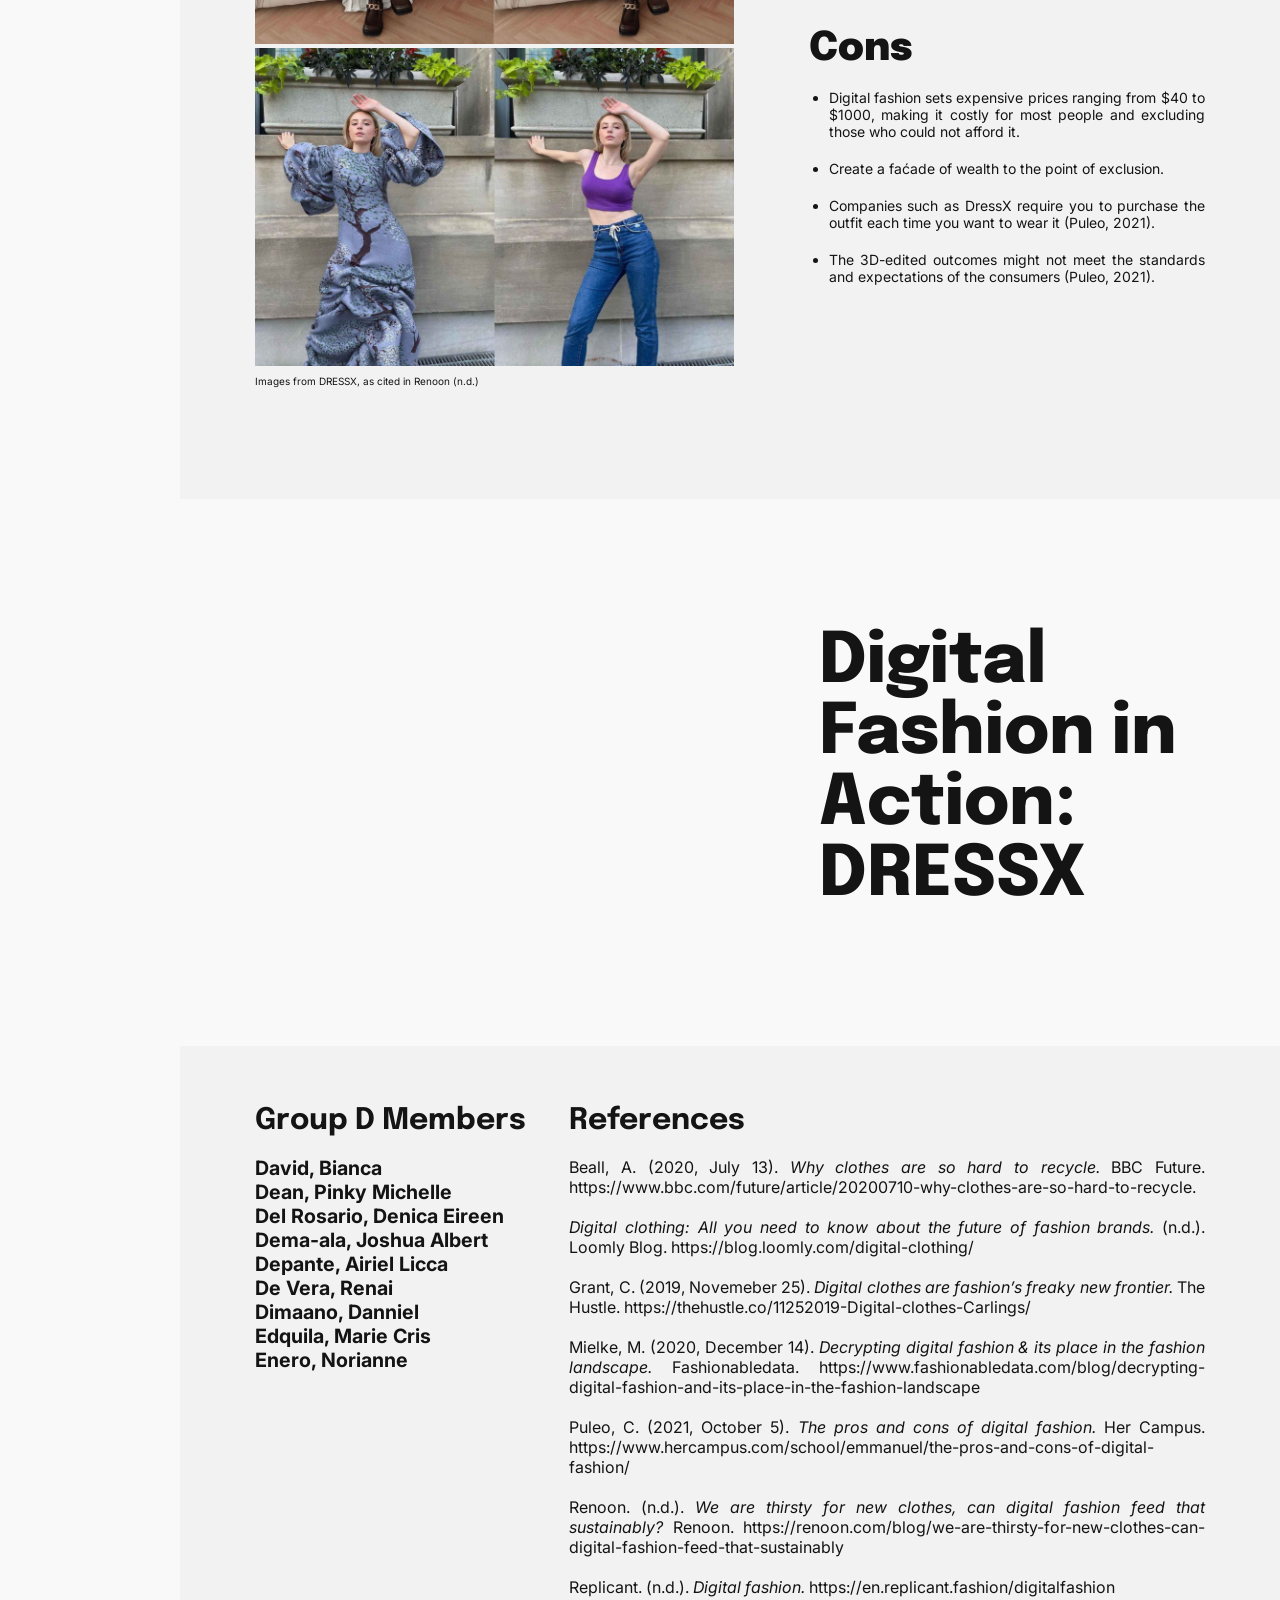
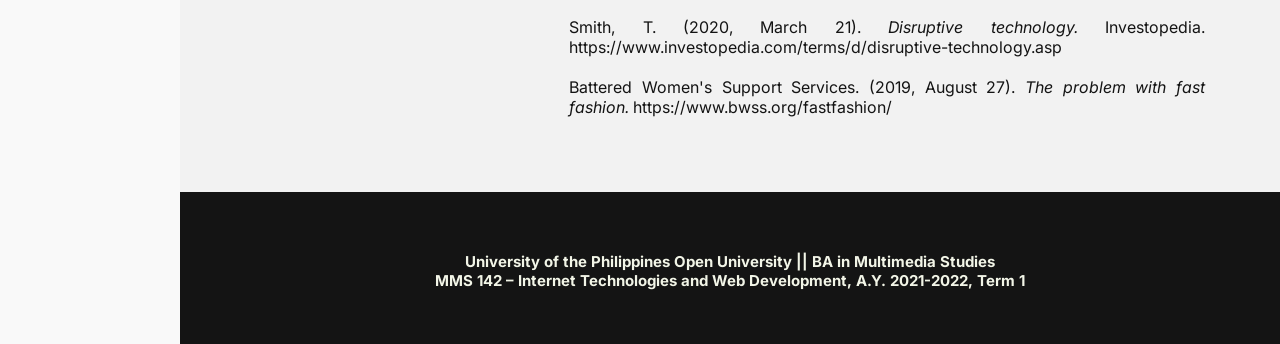
==== commit 969c8f7e: "Fixed HTML formatting Accidentally merged the wrong files, had to update the code a second time." ====
--- a/index.html
+++ b/index.html
@@ -5,12 +5,13 @@
     <meta charset="utf-8">
     <link rel="preconnect" href="https://fonts.googleapis.com">
     <link rel="preconnect" href="https://fonts.gstatic.com" crossorigin>
-    <link href="https://fonts.googleapis.com/css2?family=Archivo:ital,wght@0,700;0,900;1,700;1,900&family=Inter:wght@400;700&display=swap" rel="stylesheet">
+    <link href="https://fonts.googleapis.com/css2?family=Epilogue:wght@700;800&family=Inter&display=swap" rel="stylesheet">
     <link rel="stylesheet" href="styles.css">
     <title> MMS 142 Group D Disruptive Technology </title>
   </head>
   <body>
     <nav>
+      <h4> MMS 142 <br> GROUP D </h4> <br> <br>
       <a href="#digital-fashion"> DIGITAL <br> FASHION </a> <br> <br>
       <a href="#disruptive-tech"> DISRUPT. <br> TECH </a> <br> <br>
       <a href="#pros-and-cons"> PROS & <br> CONS </a> <br> <br>
@@ -21,10 +22,9 @@
     <main>
       <div class="grid">
         <div class="header">
-          <h4> MMS 142 Group D – Disruptive Technologies </h4>
+          <h1 id="digital-fashion"> Digital Fashion </h1>
         </div>
         <div class="description">
-          <h1 id="digital-fashion"> Digital Fashion </h1>
           <p class="body-text"> Clothing is one of the many basic things a human needs to live comfortably. However, as time evolved, clothing has gone beyond the realm of necessity and into the realms of luxury, fashion, and entertainment. Clothing became a natural extension of one's identity––helping us express who we are, display our interests, and oftentimes our social status.
           <br> <br>
           It's worth mentioning that the reason why clothing has become something more than a mere necessity is all thanks to the fashion industry, comprised of fashion enthusiasts, influencers, and consumers. However, as these influencers set trends for clothes, accessories, footwear, etc. that come and go, the rise of harmful effects the fashion industry has on the environment subsequently becomes more evident. According to Beall (2020), the fashion industry accounts for 10% of all greenhouse gas emissions worldwide.
@@ -39,17 +39,20 @@
           <img src="embeds/fashionable data.png" alt="Image from Fashionabledata">
           <p class="image-cite"> Images from Grant (2019) and Mielke (2020). </p>
         </div>
-        <div class="disruptive-header">
-          <h2 id="disruptive-tech"> Digital Fashion as a Disruptive Technology </h2>
-        </div>
-        <div class="disruptive-info">
-          <p class="body-text">
-            First, what is a disruptive technology? Technology is considered as disruptive when it has the potential to undermine an existing market, system, or product. According to Smith (2020), investing in this type of technology may provide risk of selling immediately or sometimes not at all to the public. However, missing the speed of innovation often leads companies to be left behind.
-            <br> <br>
-            So how is Digital Fashion disruptive? For one, it can be disruptive to the fashion industry because it provides a platform for consumers to enjoy the experience of expressing oneself through fashion without actually having to consume or produce textile. The gaming industry as well has already proven that this is a successful market. Gaming companies such as Sims, League of Legends, Grand Theft Auto and more capitalize on creating custom outfits for their characters. Other than buying the game itself, skins (along with weapon upgrades) have been one of the main money producing tactics for these companies.
-            <br> <br>
-            Not only is Digital Fashion a sustainable method, but it also aligns with the restrictions during this pandemic. Digital fashion now introduces a new world for virtual-catwalks, photoshoots, and exhibits. People also are rarely able to show off their outfits outside, so digital fashion offers safely parading your OOTD (outfit of the day) at home. Lastly, as this technology does not produce textile, when publicized, it could be an affordable way to replace fast fashion. Fast fashion, according to Hayes (2021), is the bottom of the fashion hierarchy; it is cheap, trendy, and changes out quickly. They are the biggest contributors to the pollution of our waters as speed manufacturing requires toxic cheap dye and mass produced textiles also mostly end up in landfills (Battered Women's Support Services, 2019).
-          </p>
+        <div class="section2">
+          <div class="disruptive-header">
+            <h2 id="disruptive-tech"> Digital Fashion as a Disruptive Technology </h2>
+          </div>
+          <div class="disruptive-info">
+            <p class="body-text">
+              <br>
+              First, what is a disruptive technology? Technology is considered as disruptive when it has the potential to undermine an existing market, system, or product. According to Smith (2020), investing in this type of technology may provide risk of selling immediately or sometimes not at all to the public. However, missing the speed of innovation often leads companies to be left behind.
+              <br> <br>
+              So how is Digital Fashion disruptive? For one, it can be disruptive to the fashion industry because it provides a platform for consumers to enjoy the experience of expressing oneself through fashion without actually having to consume or produce textile. The gaming industry as well has already proven that this is a successful market. Gaming companies such as Sims, League of Legends, Grand Theft Auto and more capitalize on creating custom outfits for their characters. Other than buying the game itself, skins (along with weapon upgrades) have been one of the main money producing tactics for these companies.
+              <br> <br>
+              Not only is Digital Fashion a sustainable method, but it also aligns with the restrictions during this pandemic. Digital fashion now introduces a new world for virtual-catwalks, photoshoots, and exhibits. People also are rarely able to show off their outfits outside, so digital fashion offers safely parading your OOTD (outfit of the day) at home. Lastly, as this technology does not produce textile, when publicized, it could be an affordable way to replace fast fashion. Fast fashion, according to Hayes (2021), is the bottom of the fashion hierarchy; it is cheap, trendy, and changes out quickly. They are the biggest contributors to the pollution of our waters as speed manufacturing requires toxic cheap dye and mass produced textiles also mostly end up in landfills (Battered Women's Support Services, 2019).
+            </p>
+          </div>
         </div>
         <div class="gallery2">
           <img src="embeds/dressx 1.jpeg" alt="Image from DRESSX"> <br>
@@ -78,19 +81,21 @@
         <div class="youtube-video">
           <iframe width="560" height="315" src="https://www.youtube.com/embed/qVfJheBp7Ys" title="YouTube video player" frameborder="0" allow="accelerometer; autoplay; clipboard-write; encrypted-media; gyroscope; picture-in-picture" allowfullscreen></iframe>
         </div>
-        <div class="members">
-          <h3 id="members"> Group D Members </h3>
-          <p class="member-text">
-            David, Bianca <br>
-            Dean, Pinky Michelle <br>
-            Del Rosario, Denica Eireen <br>
-            Dema-ala, Joshua Albert <br>
-            Depante, Airiel Licca <br>
-            De Vera, Renai <br>
-            Dimaano, Danniel <br>
-            Edquila, Marie Cris <br>
-            Enero, Norianne <br>
-          </p>
+        <div class="section4">
+          <div class="members">
+            <h3 id="members"> Group D Members </h3>
+            <p class="member-text">
+              David, Bianca <br>
+              Dean, Pinky Michelle <br>
+              Del Rosario, Denica Eireen <br>
+              Dema-ala, Joshua Albert <br>
+              Depante, Airiel Licca <br>
+              De Vera, Renai <br>
+              Dimaano, Danniel <br>
+              Edquila, Marie Cris <br>
+              Enero, Norianne <br>
+            </p>
+          </div>
         </div>
         <div class="references">
           <h3 id="references"> References </h3>
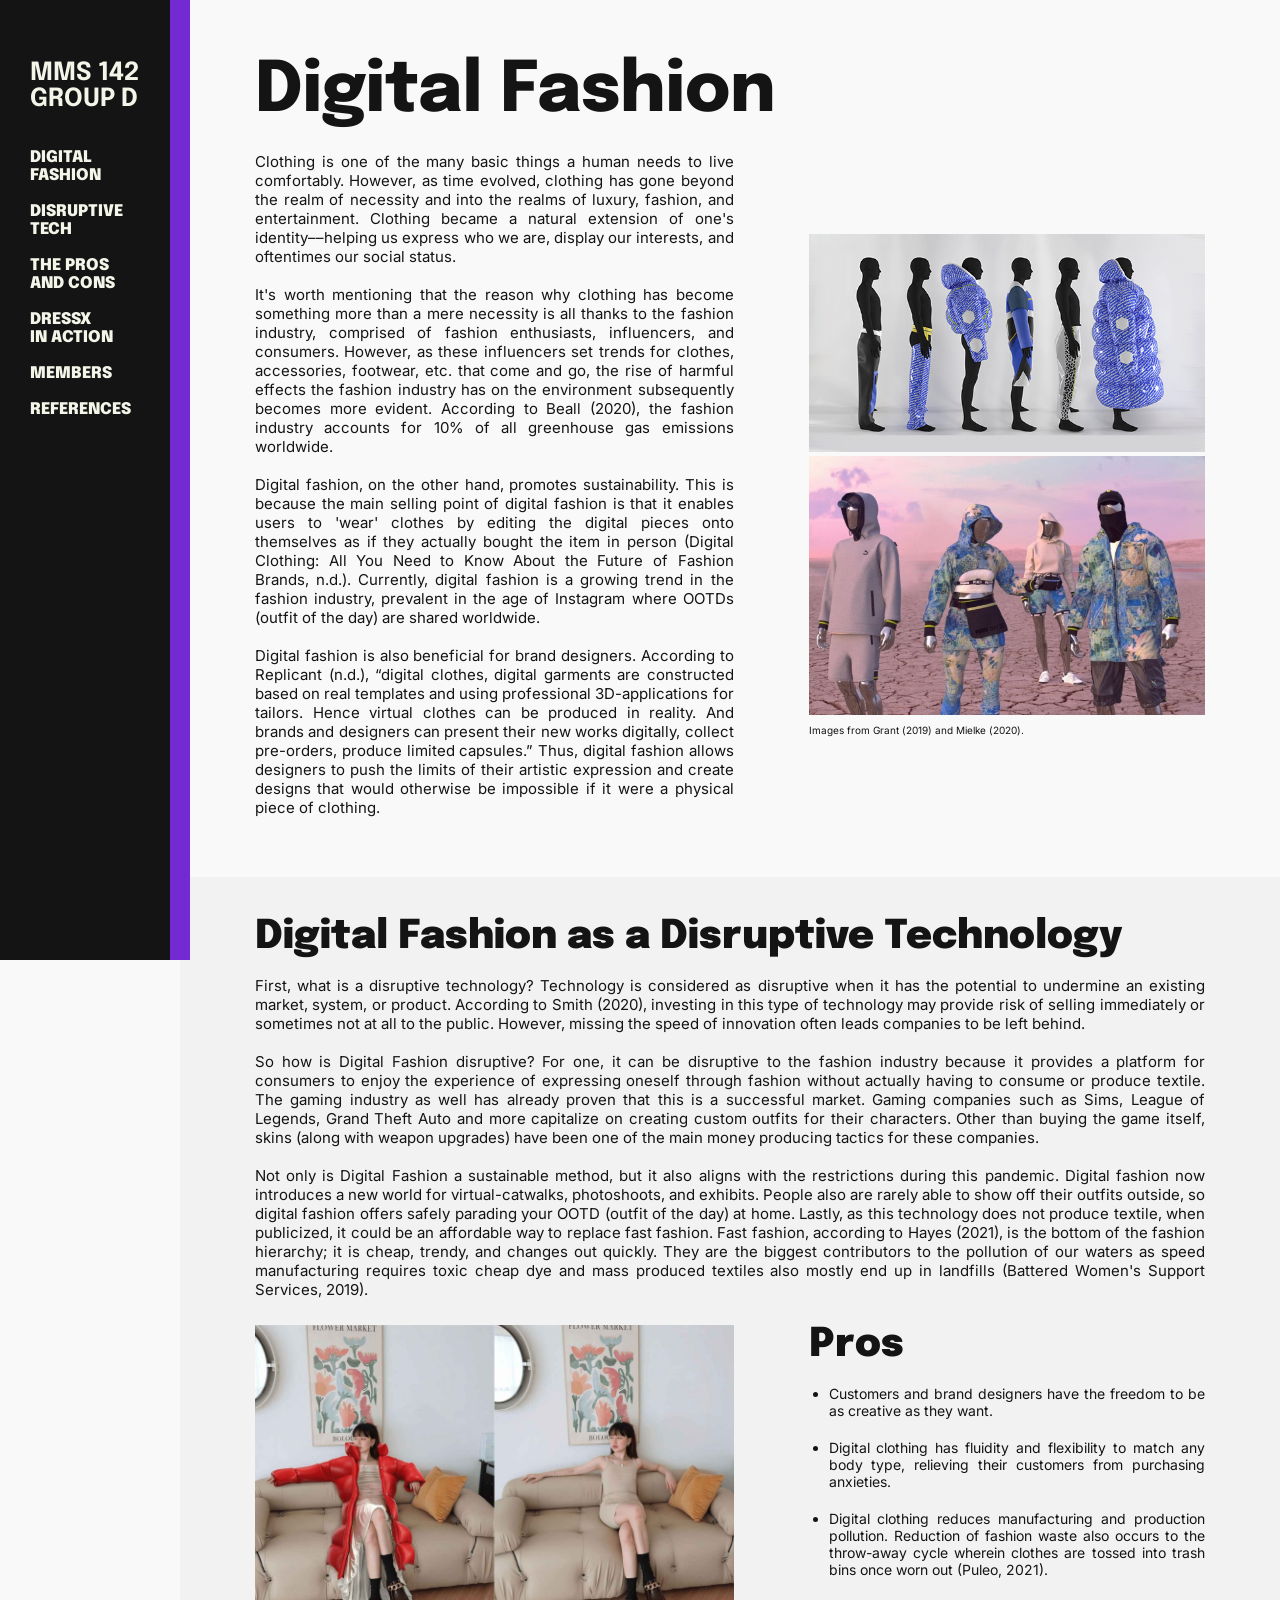
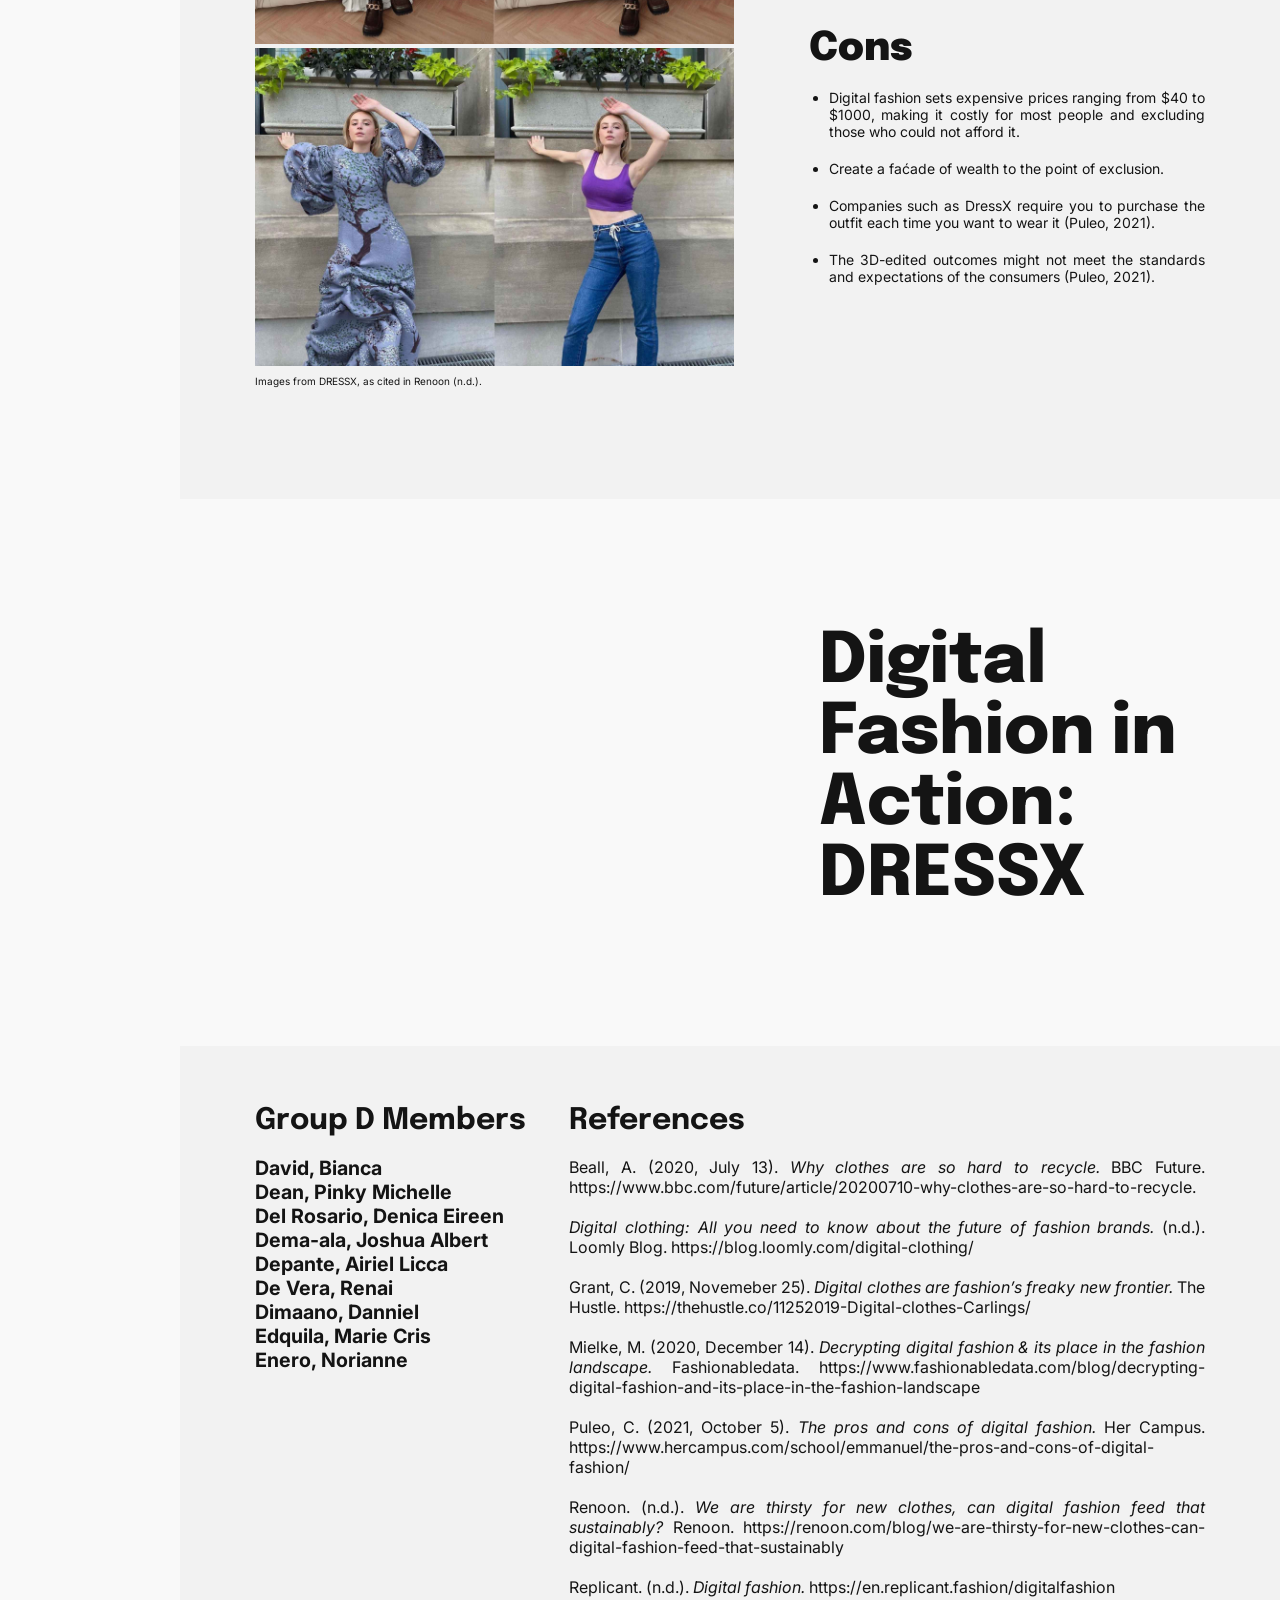
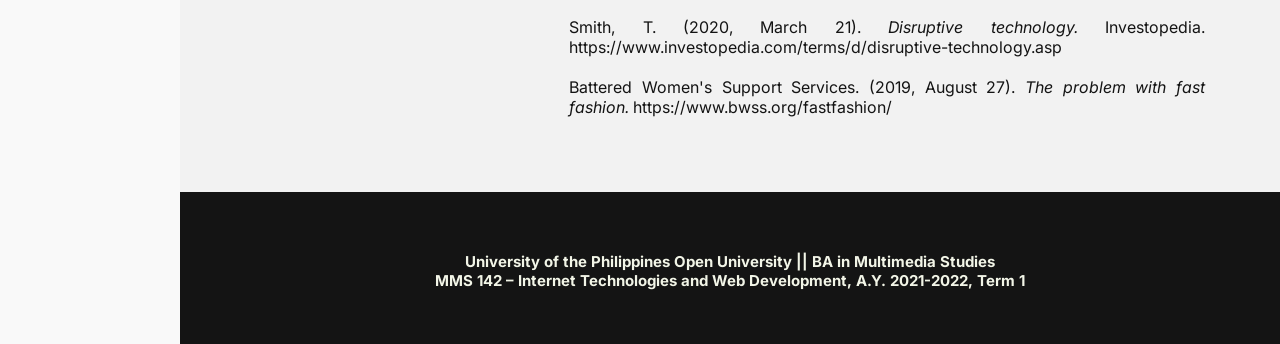
==== commit 1c9ff58f: "Changed wording for the navigation bar" ====
--- a/index.html
+++ b/index.html
@@ -13,11 +13,11 @@
     <nav>
       <h4> MMS 142 <br> GROUP D </h4> <br> <br>
       <a href="#digital-fashion"> DIGITAL <br> FASHION </a> <br> <br>
-      <a href="#disruptive-tech"> DISRUPT. <br> TECH </a> <br> <br>
-      <a href="#pros-and-cons"> PROS & <br> CONS </a> <br> <br>
+      <a href="#disruptive-tech"> DISRUPTIVE <br> TECH </a> <br> <br>
+      <a href="#pros-and-cons"> THE PROS <br> AND CONS </a> <br> <br>
       <a href="#dressx-in-action"> DRESSX <br> IN ACTION </a> <br> <br>
-      <a href="#members"> GROUP D <br> MEMBERS </a> <br> <br>
-      <a href="#references"> REF. </a>
+      <a href="#members"> MEMBERS </a> <br> <br>
+      <a href="#references"> REFERENCES </a>
     </nav>
     <main>
       <div class="grid">
@@ -57,7 +57,7 @@
         <div class="gallery2">
           <img src="embeds/dressx 1.jpeg" alt="Image from DRESSX"> <br>
           <img src="embeds/dressx 2.jpeg" alt="Image from DRESSX">
-          <p class="image-cite"> Images from DRESSX, as cited in Renoon (n.d.) </p>
+          <p class="image-cite"> Images from DRESSX, as cited in Renoon (n.d.). </p>
         </div>
         <div class="pros-and-cons">
           <h2 id="pros-and-cons"> Pros </h2>
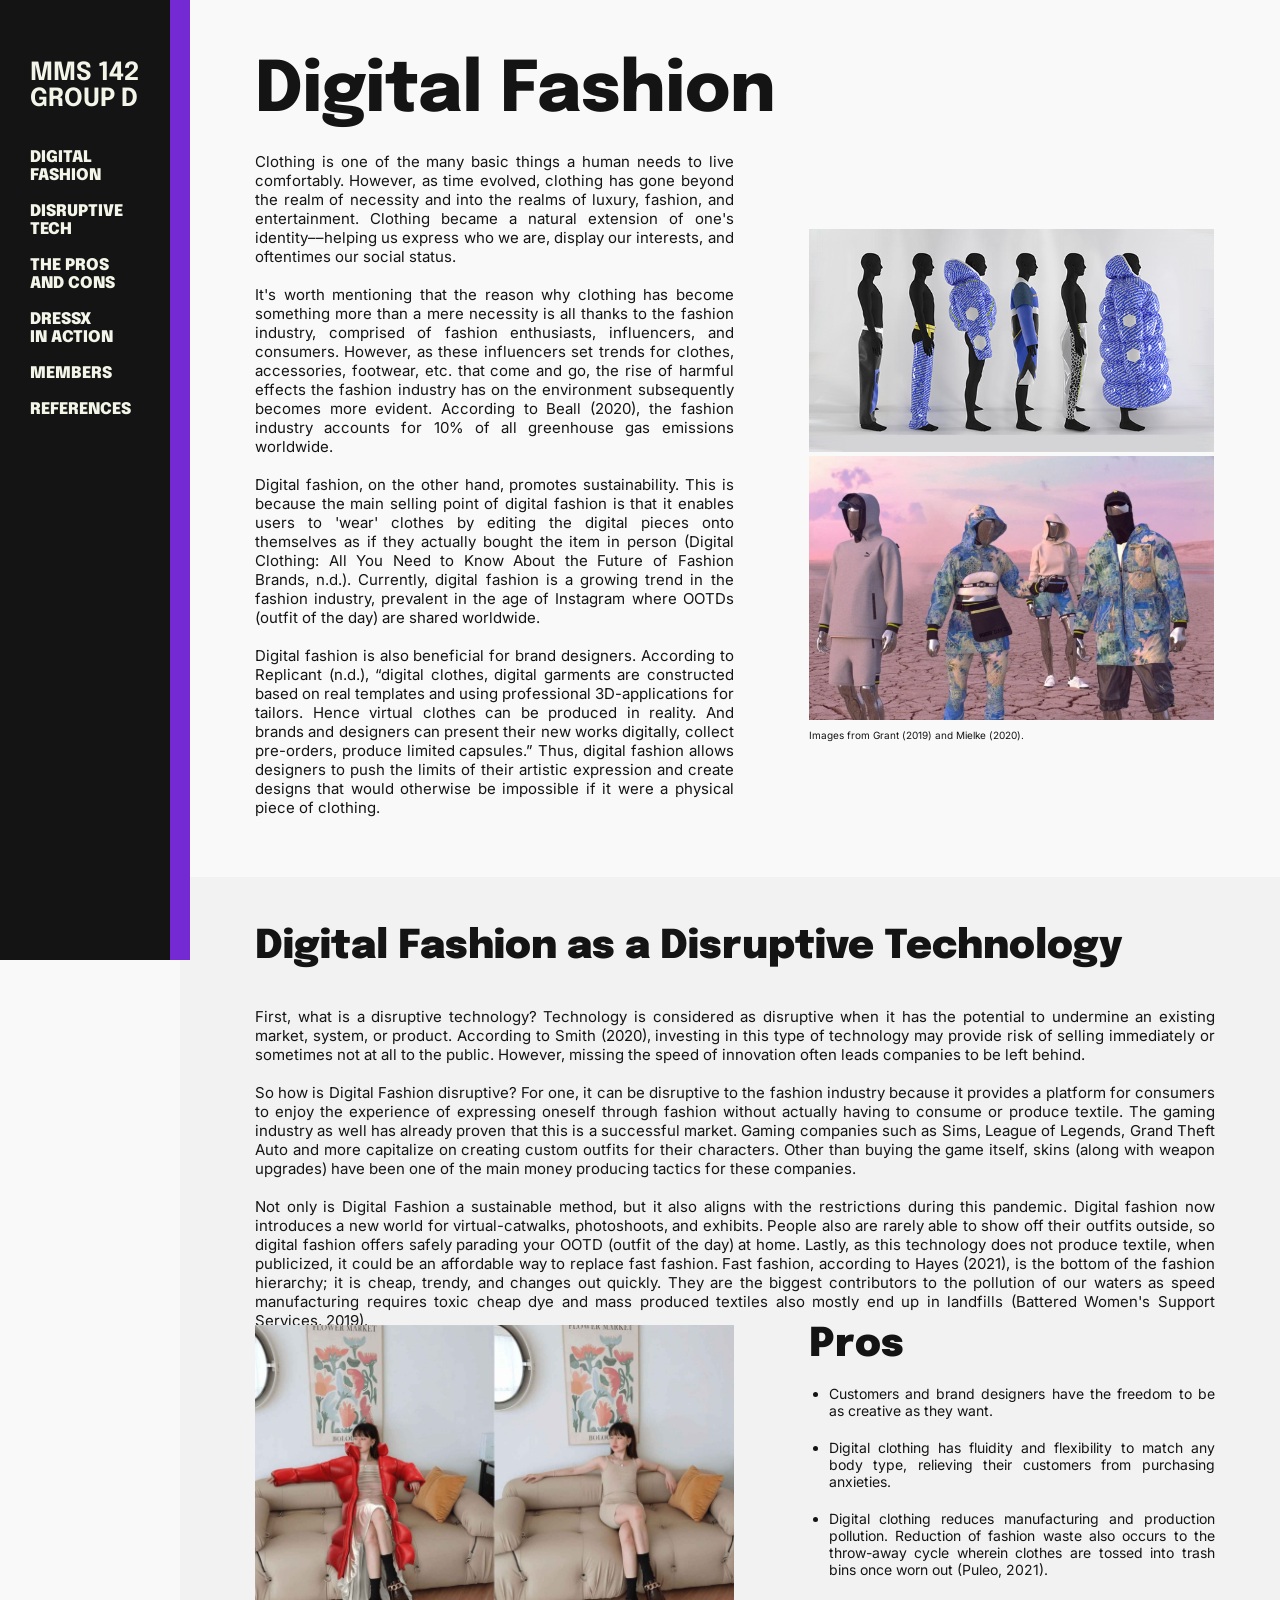
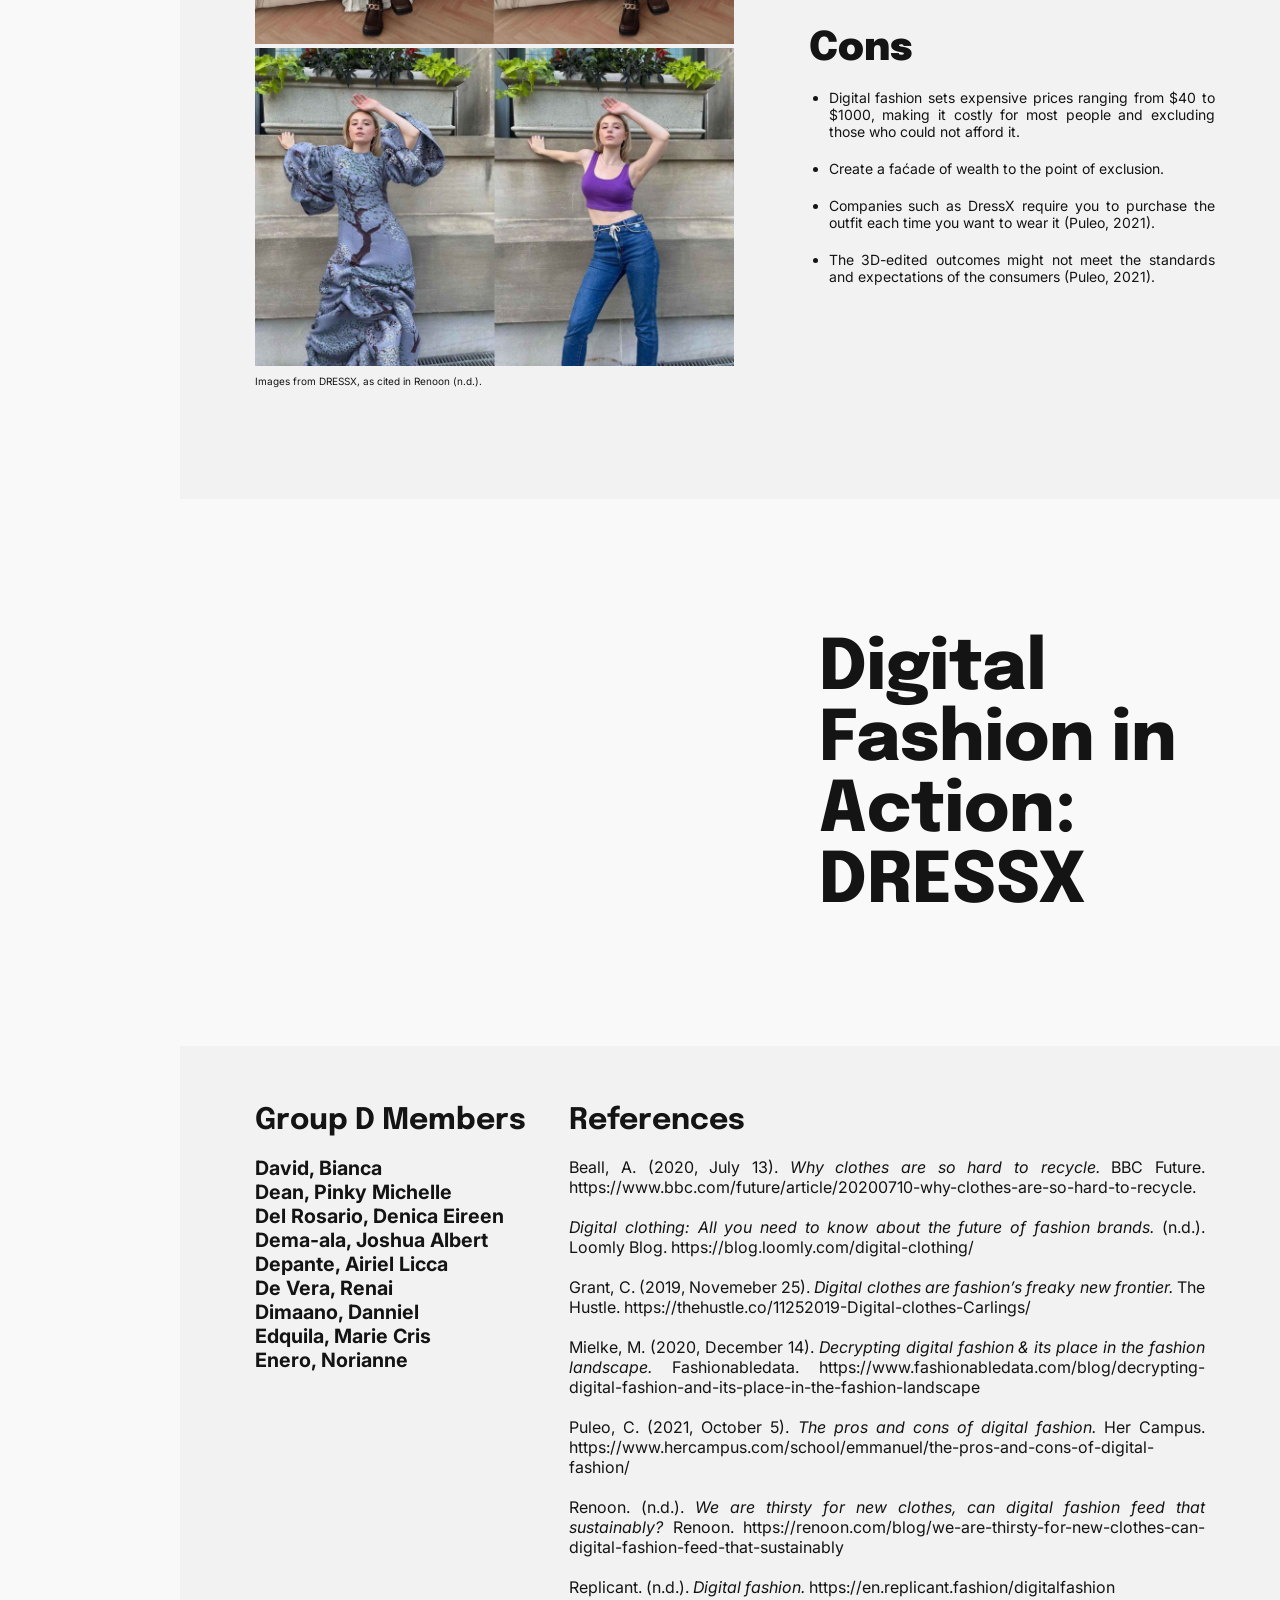
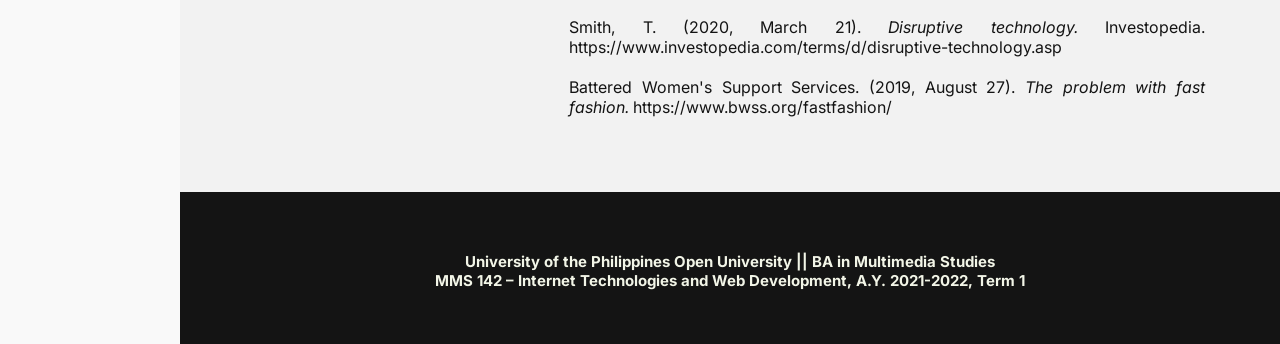
==== commit 43177449: "Changed margin spacing" ====
--- a/index.html
+++ b/index.html
@@ -45,7 +45,6 @@
           </div>
           <div class="disruptive-info">
             <p class="body-text">
-              <br>
               First, what is a disruptive technology? Technology is considered as disruptive when it has the potential to undermine an existing market, system, or product. According to Smith (2020), investing in this type of technology may provide risk of selling immediately or sometimes not at all to the public. However, missing the speed of innovation often leads companies to be left behind.
               <br> <br>
               So how is Digital Fashion disruptive? For one, it can be disruptive to the fashion industry because it provides a platform for consumers to enjoy the experience of expressing oneself through fashion without actually having to consume or produce textile. The gaming industry as well has already proven that this is a successful market. Gaming companies such as Sims, League of Legends, Grand Theft Auto and more capitalize on creating custom outfits for their characters. Other than buying the game itself, skins (along with weapon upgrades) have been one of the main money producing tactics for these companies.
--- a/styles.css
+++ b/styles.css
@@ -58,7 +58,7 @@
 .gallery1{
   grid-row: 2/5;
   grid-column: 5/8;
-  margin-right: 75px;
+  margin-right: 66px;
   align-self: center;
 }
 .gallery1 > img{
@@ -70,13 +70,13 @@
   grid-row:5/6;
   grid-column: 1/8;
   align-self: end;
-  margin: 40px 75px 0px;
+  margin: 50px 65px 0px 75px;
 }
 .disruptive-info {
   grid-row:6/8;
   grid-column: 1/8;
   align-self: start;
-  margin: 0px 75px 0px;
+  margin: 40px 65px 0px 75px;
 }
 .gallery2 {
   grid-row: 8/13;
@@ -91,7 +91,7 @@
 .pros-and-cons {
   grid-row: 8/13;
   grid-column: 5/8;
-  margin: 50px 75px 0px 0px;
+  margin: 50px 65px 0px 0px;
   align-self: start;
 }
 /* .pros {
@@ -109,13 +109,13 @@
 .dressx {
   grid-row: 14/17;
   grid-column: 5/8;
-  margin: 23px 75px 120px 10px;
+  margin: 28px 75px 110px 10px;
   align-self: center;
 }
 .youtube-video {
   grid-row: 14/17;
   grid-column: 1/5;
-  margin: 23px 76px 120px 75px;
+  margin: 28px 77px 110px 76px;
 }
 /* .dressx {
   grid-row: 13/16;
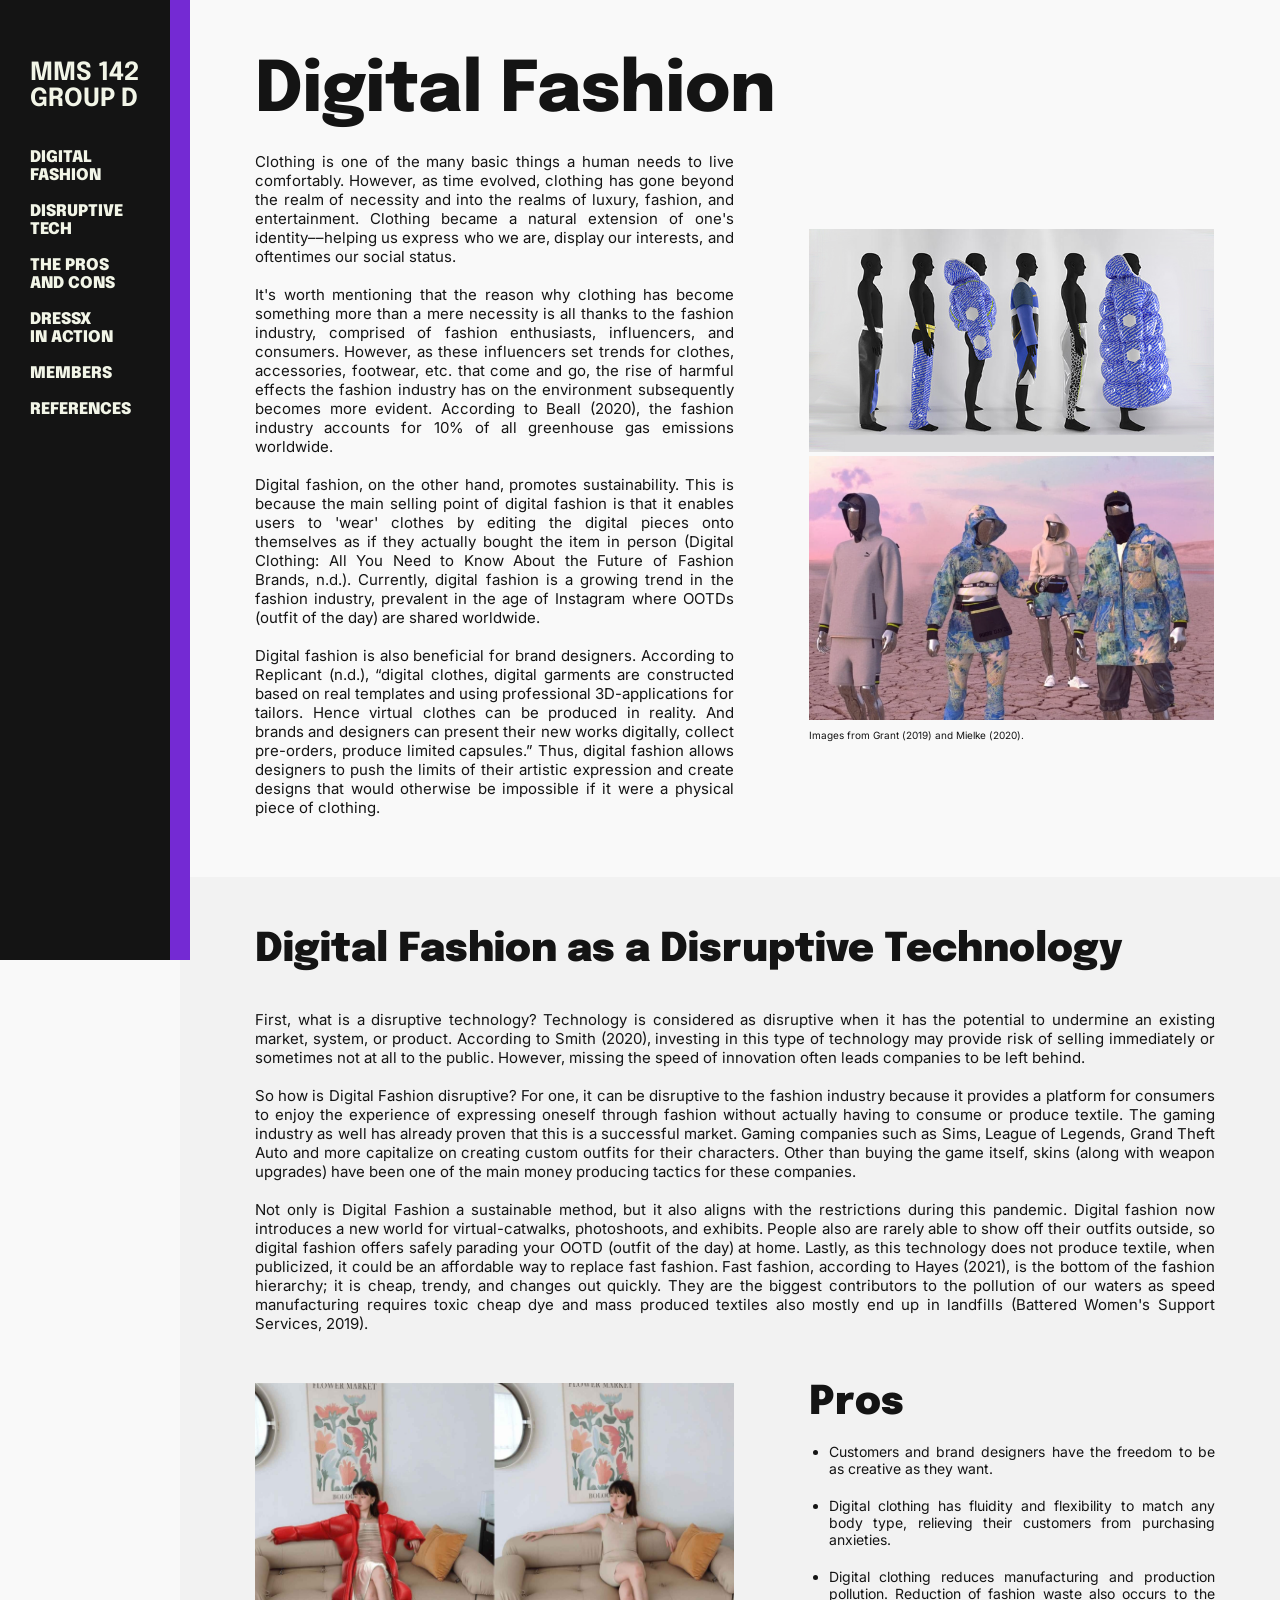
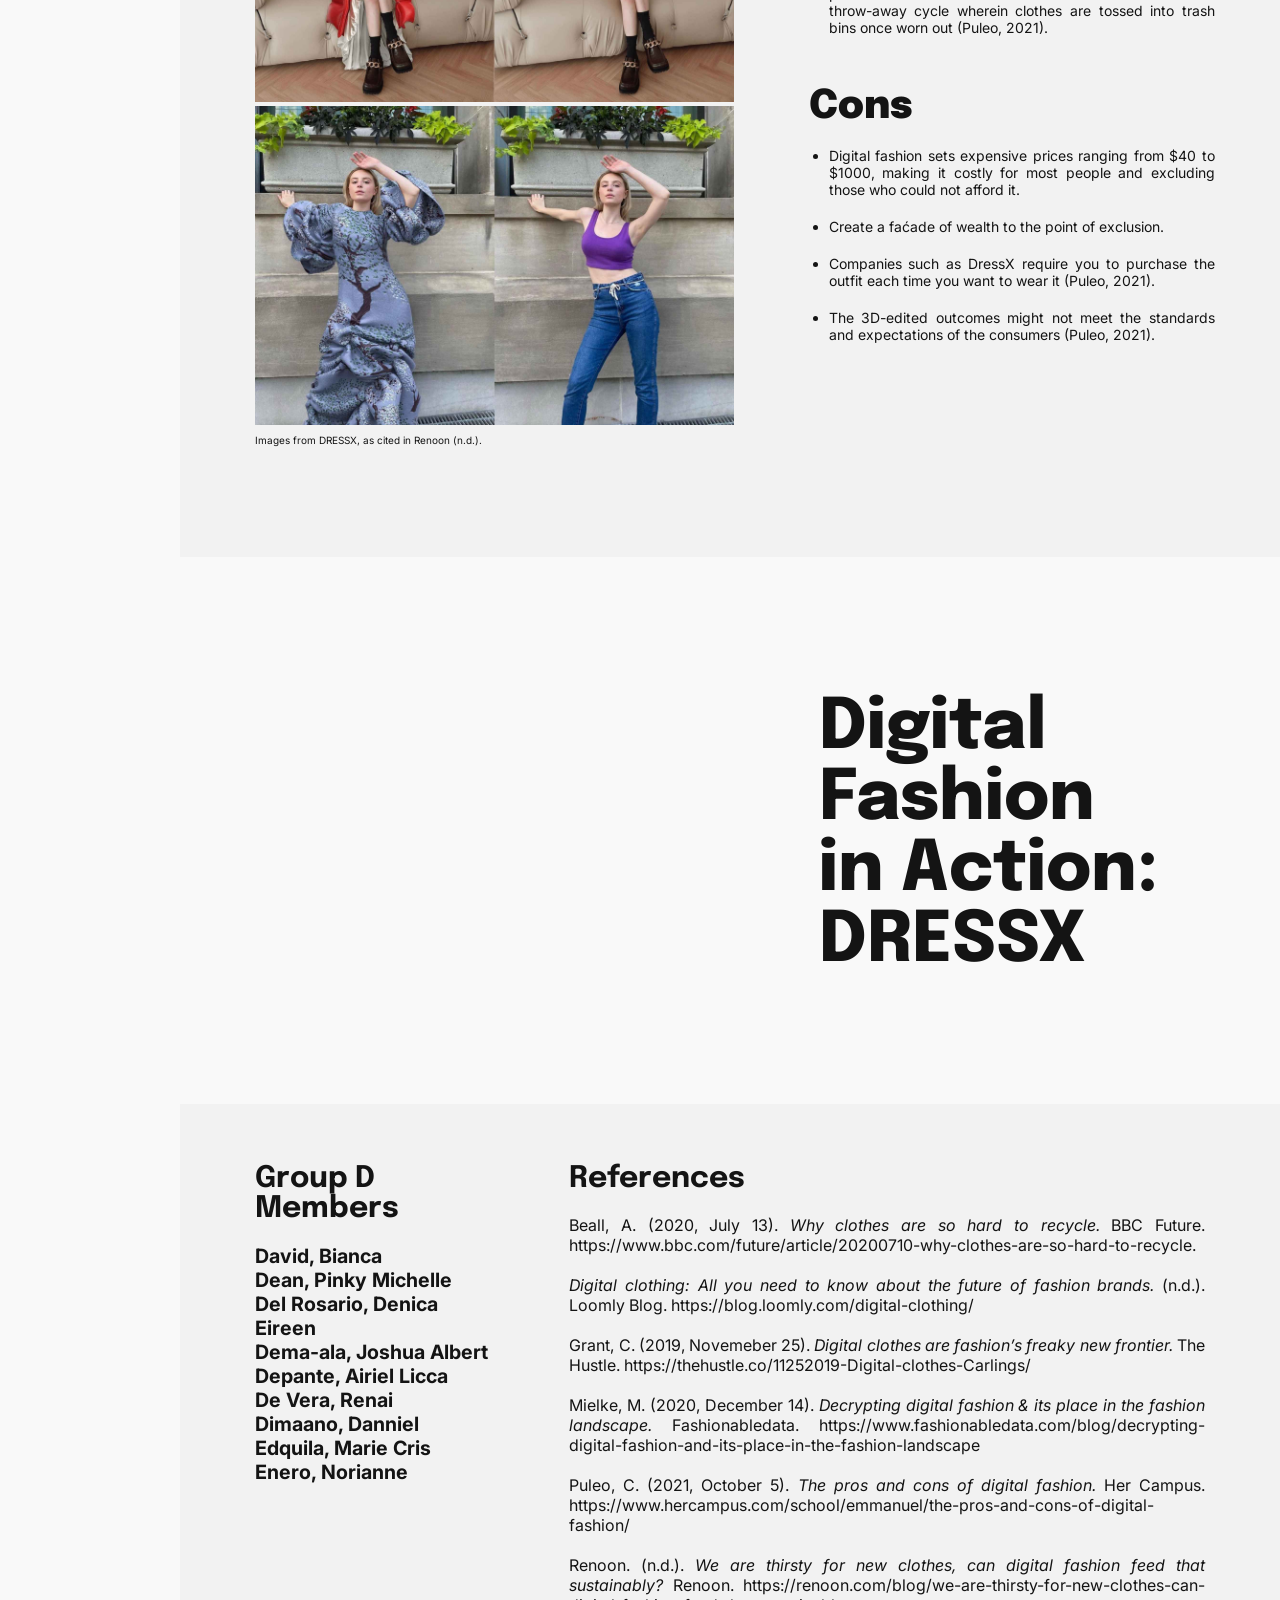
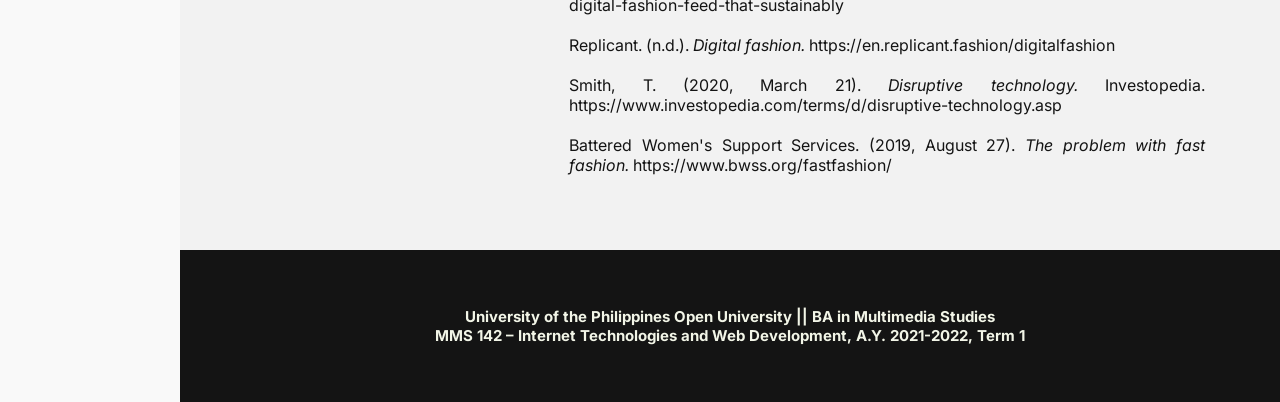
==== commit 92ae762c: "Fixed div formatting and footer margin" ====
--- a/index.html
+++ b/index.html
@@ -39,19 +39,18 @@
           <img src="embeds/fashionable data.png" alt="Image from Fashionabledata">
           <p class="image-cite"> Images from Grant (2019) and Mielke (2020). </p>
         </div>
-        <div class="section2">
-          <div class="disruptive-header">
-            <h2 id="disruptive-tech"> Digital Fashion as a Disruptive Technology </h2>
-          </div>
-          <div class="disruptive-info">
-            <p class="body-text">
-              First, what is a disruptive technology? Technology is considered as disruptive when it has the potential to undermine an existing market, system, or product. According to Smith (2020), investing in this type of technology may provide risk of selling immediately or sometimes not at all to the public. However, missing the speed of innovation often leads companies to be left behind.
-              <br> <br>
-              So how is Digital Fashion disruptive? For one, it can be disruptive to the fashion industry because it provides a platform for consumers to enjoy the experience of expressing oneself through fashion without actually having to consume or produce textile. The gaming industry as well has already proven that this is a successful market. Gaming companies such as Sims, League of Legends, Grand Theft Auto and more capitalize on creating custom outfits for their characters. Other than buying the game itself, skins (along with weapon upgrades) have been one of the main money producing tactics for these companies.
-              <br> <br>
-              Not only is Digital Fashion a sustainable method, but it also aligns with the restrictions during this pandemic. Digital fashion now introduces a new world for virtual-catwalks, photoshoots, and exhibits. People also are rarely able to show off their outfits outside, so digital fashion offers safely parading your OOTD (outfit of the day) at home. Lastly, as this technology does not produce textile, when publicized, it could be an affordable way to replace fast fashion. Fast fashion, according to Hayes (2021), is the bottom of the fashion hierarchy; it is cheap, trendy, and changes out quickly. They are the biggest contributors to the pollution of our waters as speed manufacturing requires toxic cheap dye and mass produced textiles also mostly end up in landfills (Battered Women's Support Services, 2019).
-            </p>
-          </div>
+        <div class="section2"> </div>
+        <div class="disruptive-header">
+          <h2 id="disruptive-tech"> Digital Fashion as a Disruptive Technology </h2>
+        </div>
+        <div class="disruptive-info">
+          <p class="body-text">
+            First, what is a disruptive technology? Technology is considered as disruptive when it has the potential to undermine an existing market, system, or product. According to Smith (2020), investing in this type of technology may provide risk of selling immediately or sometimes not at all to the public. However, missing the speed of innovation often leads companies to be left behind.
+            <br> <br>
+            So how is Digital Fashion disruptive? For one, it can be disruptive to the fashion industry because it provides a platform for consumers to enjoy the experience of expressing oneself through fashion without actually having to consume or produce textile. The gaming industry as well has already proven that this is a successful market. Gaming companies such as Sims, League of Legends, Grand Theft Auto and more capitalize on creating custom outfits for their characters. Other than buying the game itself, skins (along with weapon upgrades) have been one of the main money producing tactics for these companies.
+            <br> <br>
+            Not only is Digital Fashion a sustainable method, but it also aligns with the restrictions during this pandemic. Digital fashion now introduces a new world for virtual-catwalks, photoshoots, and exhibits. People also are rarely able to show off their outfits outside, so digital fashion offers safely parading your OOTD (outfit of the day) at home. Lastly, as this technology does not produce textile, when publicized, it could be an affordable way to replace fast fashion. Fast fashion, according to Hayes (2021), is the bottom of the fashion hierarchy; it is cheap, trendy, and changes out quickly. They are the biggest contributors to the pollution of our waters as speed manufacturing requires toxic cheap dye and mass produced textiles also mostly end up in landfills (Battered Women's Support Services, 2019).
+          </p>
         </div>
         <div class="gallery2">
           <img src="embeds/dressx 1.jpeg" alt="Image from DRESSX"> <br>
@@ -75,26 +74,25 @@
             </ul>
         </div>
         <div class="dressx">
-          <h1 id="dressx-in-action"> Digital Fashion in Action: DRESSX </h1>
+          <h1 id="dressx-in-action"> Digital Fashion <br> in Action: DRESSX </h1>
         </div>
         <div class="youtube-video">
           <iframe width="560" height="315" src="https://www.youtube.com/embed/qVfJheBp7Ys" title="YouTube video player" frameborder="0" allow="accelerometer; autoplay; clipboard-write; encrypted-media; gyroscope; picture-in-picture" allowfullscreen></iframe>
         </div>
-        <div class="section4">
-          <div class="members">
-            <h3 id="members"> Group D Members </h3>
-            <p class="member-text">
-              David, Bianca <br>
-              Dean, Pinky Michelle <br>
-              Del Rosario, Denica Eireen <br>
-              Dema-ala, Joshua Albert <br>
-              Depante, Airiel Licca <br>
-              De Vera, Renai <br>
-              Dimaano, Danniel <br>
-              Edquila, Marie Cris <br>
-              Enero, Norianne <br>
-            </p>
-          </div>
+        <div class="section4"> </div>
+        <div class="members">
+          <h3 id="members"> Group D Members </h3>
+          <p class="member-text">
+            David, Bianca <br>
+            Dean, Pinky Michelle <br>
+            Del Rosario, Denica Eireen <br>
+            Dema-ala, Joshua Albert <br>
+            Depante, Airiel Licca <br>
+            De Vera, Renai <br>
+            Dimaano, Danniel <br>
+            Edquila, Marie Cris <br>
+            Enero, Norianne <br>
+          </p>
         </div>
         <div class="references">
           <h3 id="references"> References </h3>
--- a/styles.css
+++ b/styles.css
@@ -209,7 +209,7 @@
   font-weight: 700;
   text-align: center;
   color: #f2f5e7 !important;
-  margin-top: 60px;
+  margin-top: 57px;
 }
 a:link, a:visited {
   font-family: 'Epilogue', sans-serif;
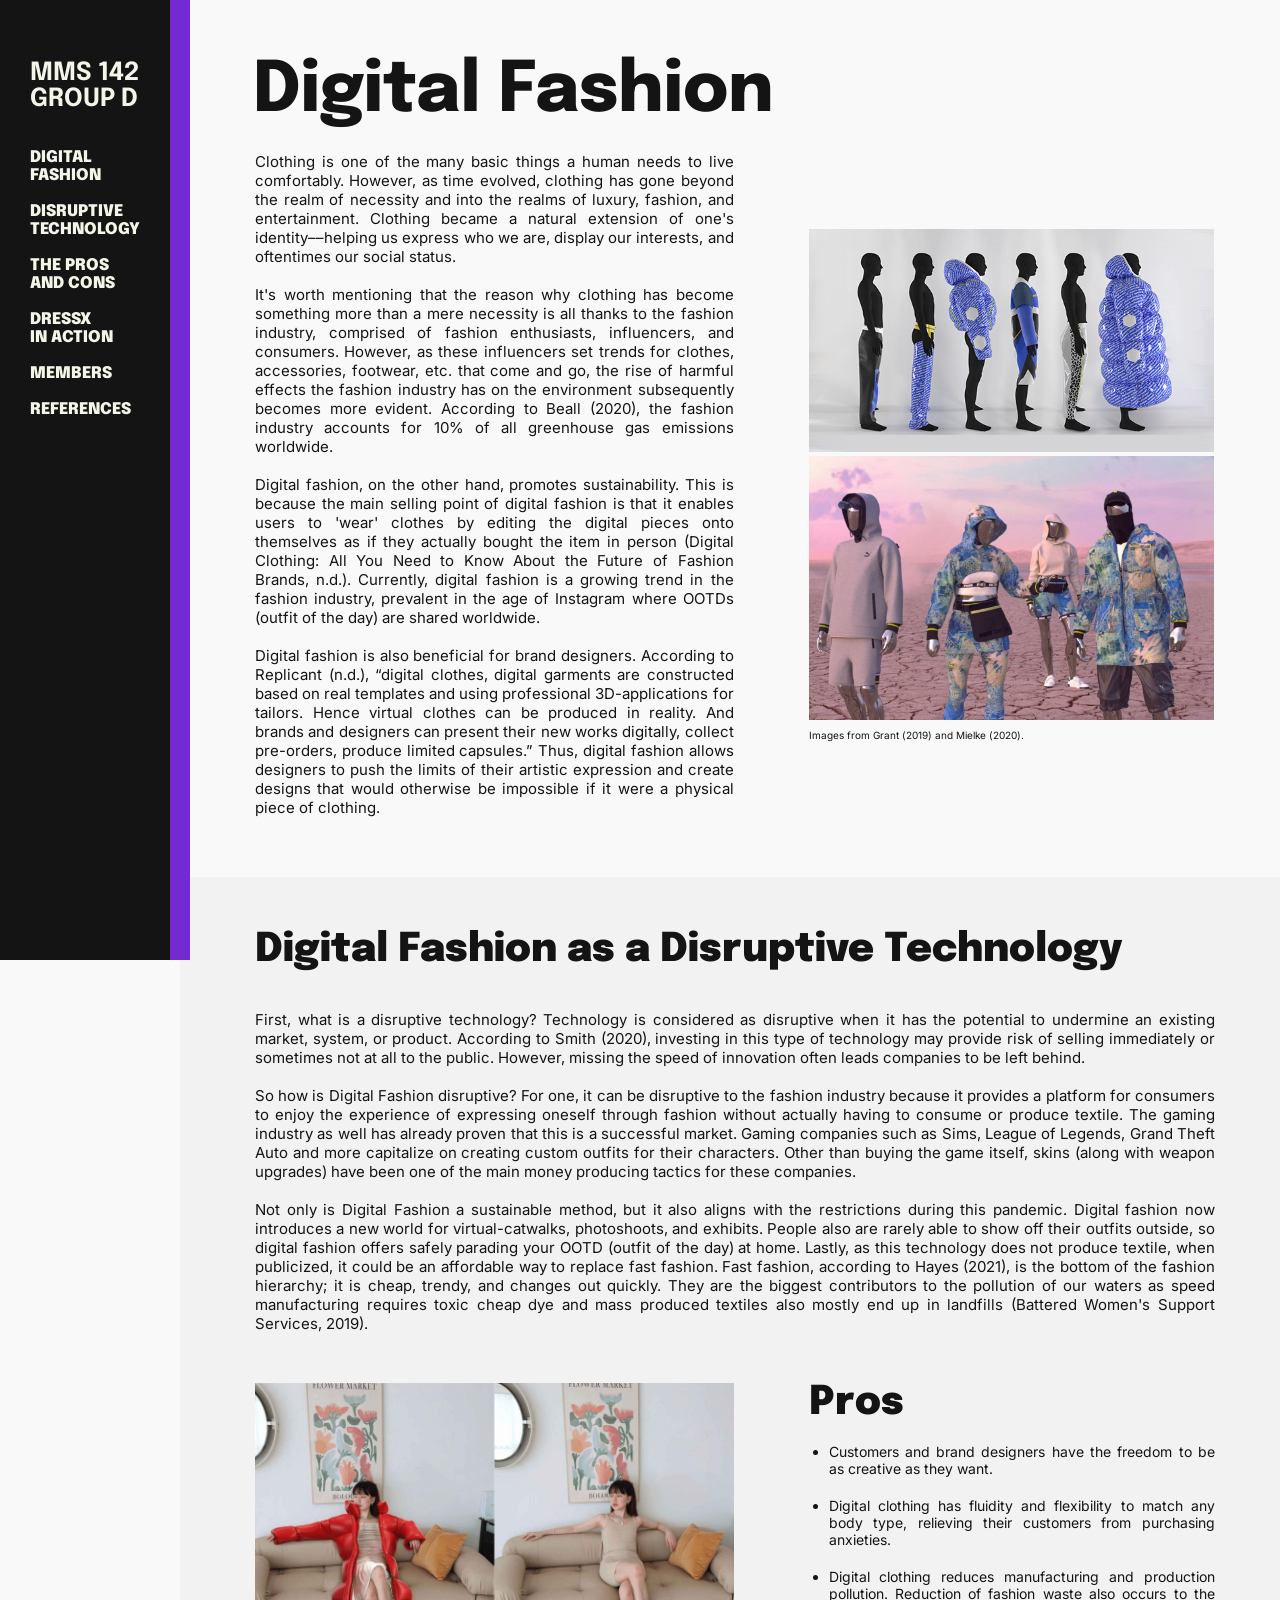
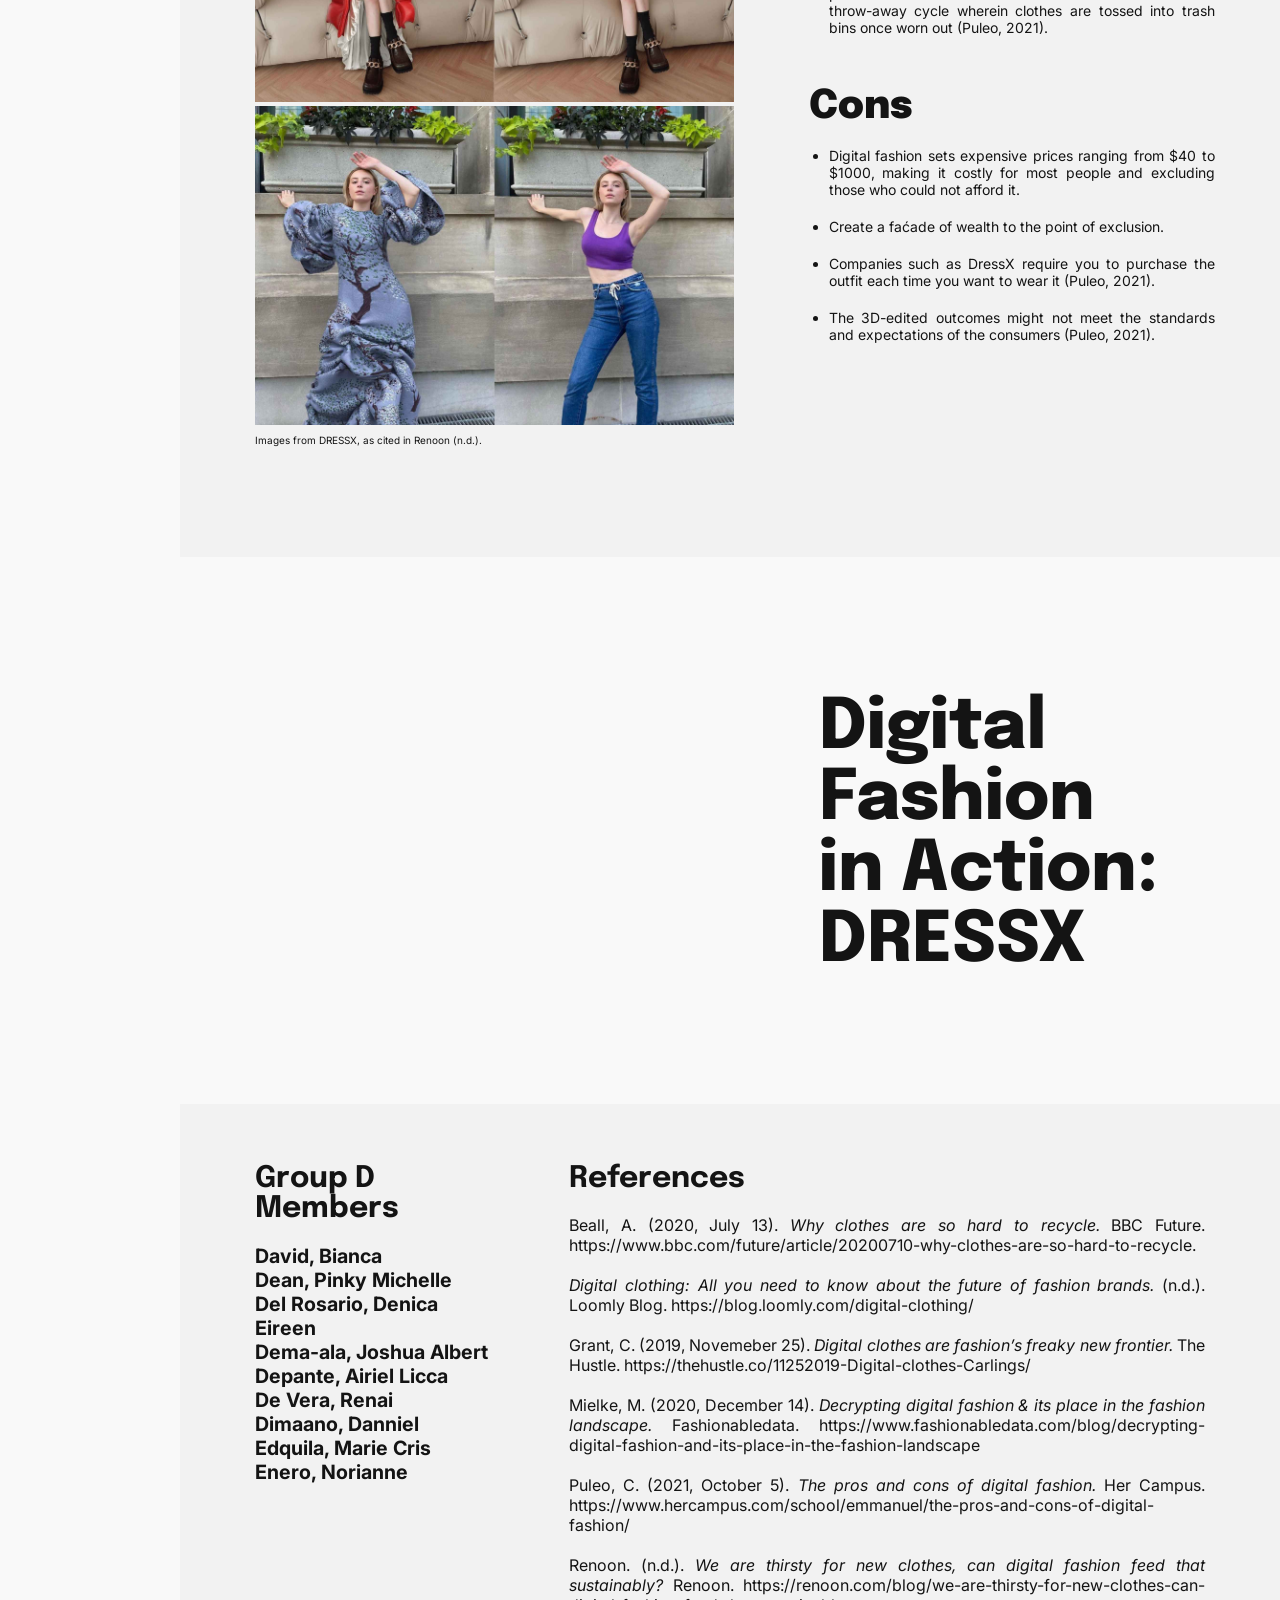
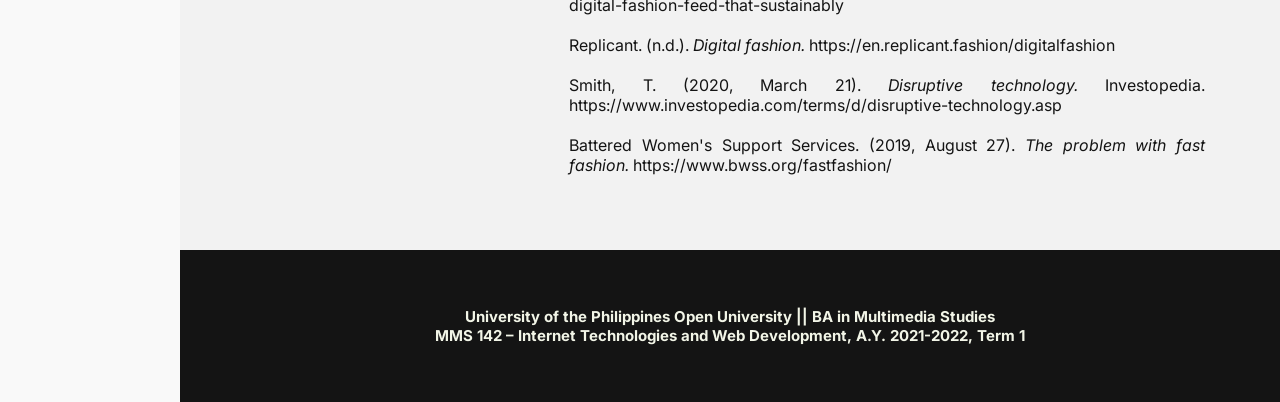
==== commit 9e5ed3dc: "Added favicon and adjusted margins Final favicon based on initial design by @jungjosh21" ====
--- a/index.html
+++ b/index.html
@@ -7,13 +7,14 @@
     <link rel="preconnect" href="https://fonts.gstatic.com" crossorigin>
     <link href="https://fonts.googleapis.com/css2?family=Epilogue:wght@700;800&family=Inter&display=swap" rel="stylesheet">
     <link rel="stylesheet" href="styles.css">
-    <title> MMS 142 Group D Disruptive Technology </title>
+    <link rel="icon" type="image/x-icon" href="embeds/favicon3-02.png">
+    <title> MMS 142 Group D – Disruptive Technology </title>
   </head>
   <body>
     <nav>
       <h4> MMS 142 <br> GROUP D </h4> <br> <br>
       <a href="#digital-fashion"> DIGITAL <br> FASHION </a> <br> <br>
-      <a href="#disruptive-tech"> DISRUPTIVE <br> TECH </a> <br> <br>
+      <a href="#disruptive-tech"> DISRUPTIVE <br> TECHNOLOGY </a> <br> <br>
       <a href="#pros-and-cons"> THE PROS <br> AND CONS </a> <br> <br>
       <a href="#dressx-in-action"> DRESSX <br> IN ACTION </a> <br> <br>
       <a href="#members"> MEMBERS </a> <br> <br>
--- a/styles.css
+++ b/styles.css
@@ -47,7 +47,7 @@
   grid-column: 1/5;
   align-self: center;
   margin-top: 30px;
-  margin-left: 75px;
+  margin-left: 73px;
 }
 .description {
   grid-row: 2/5;
